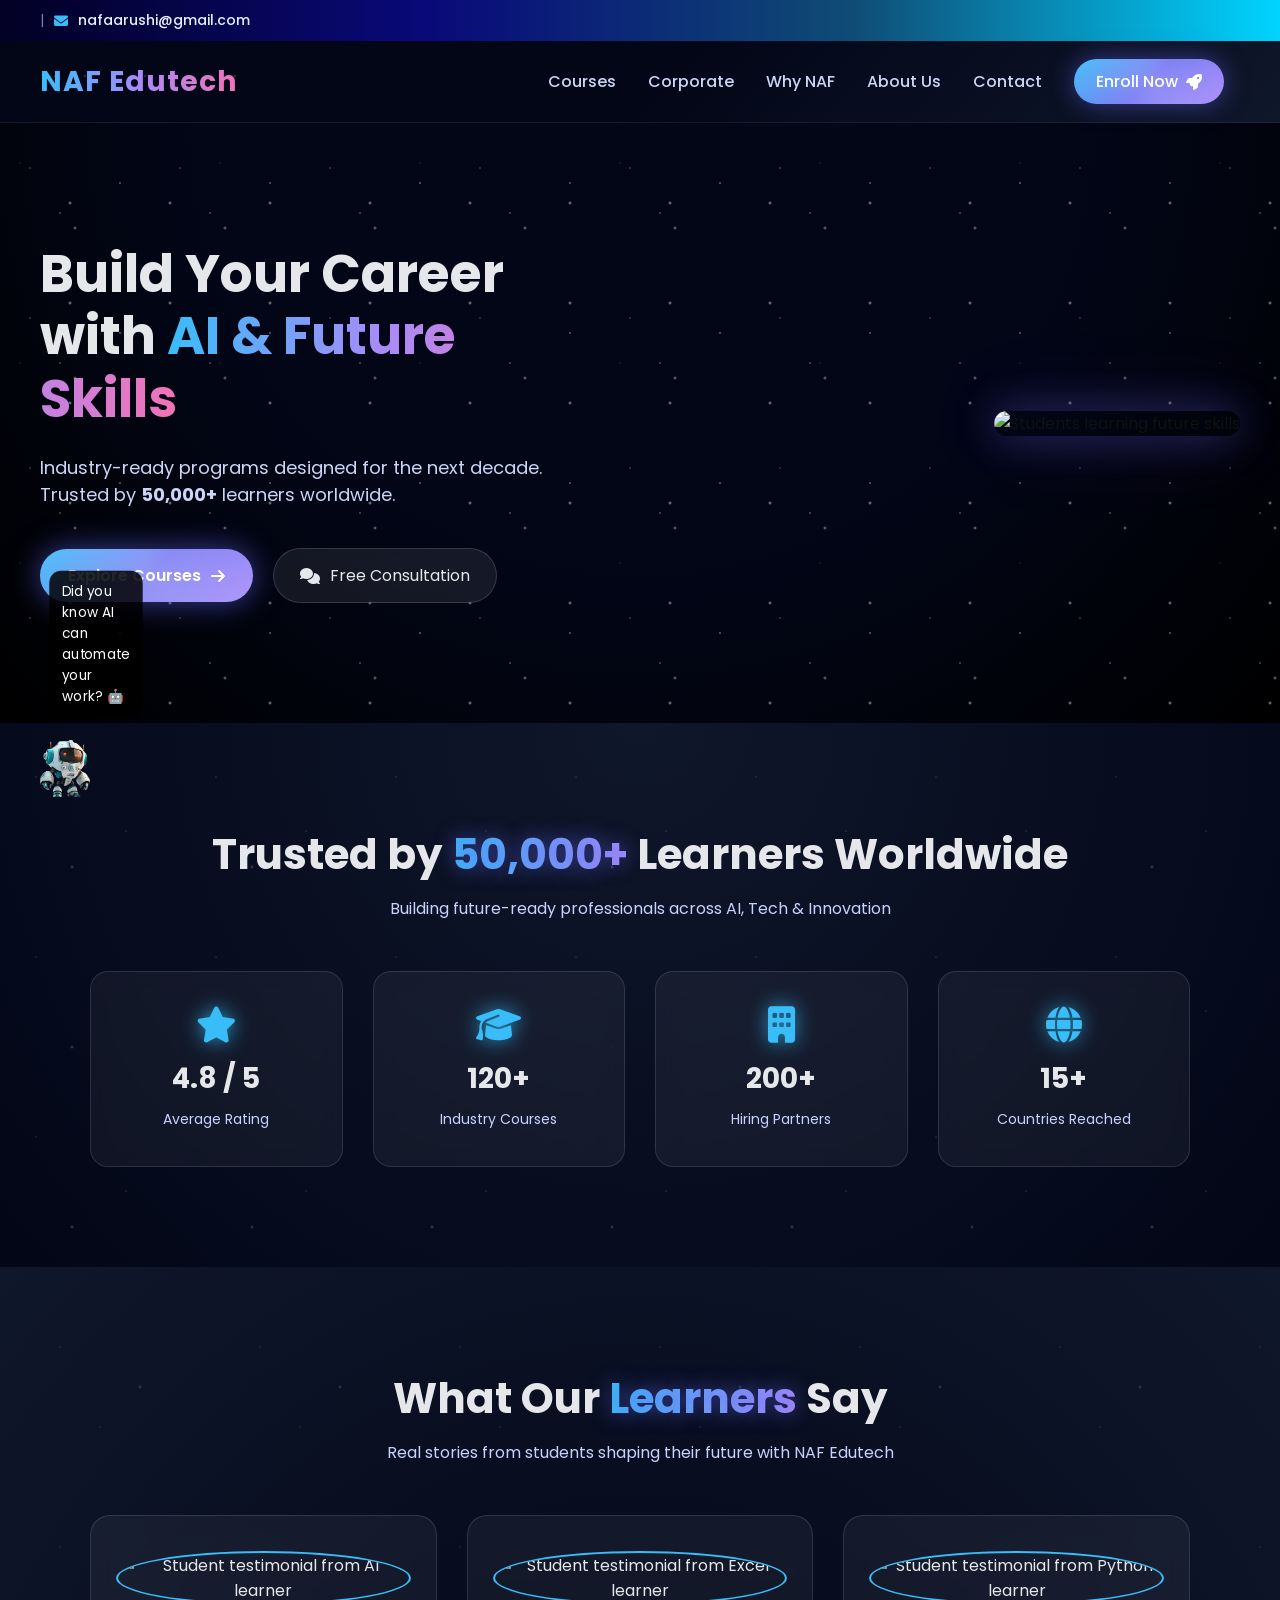
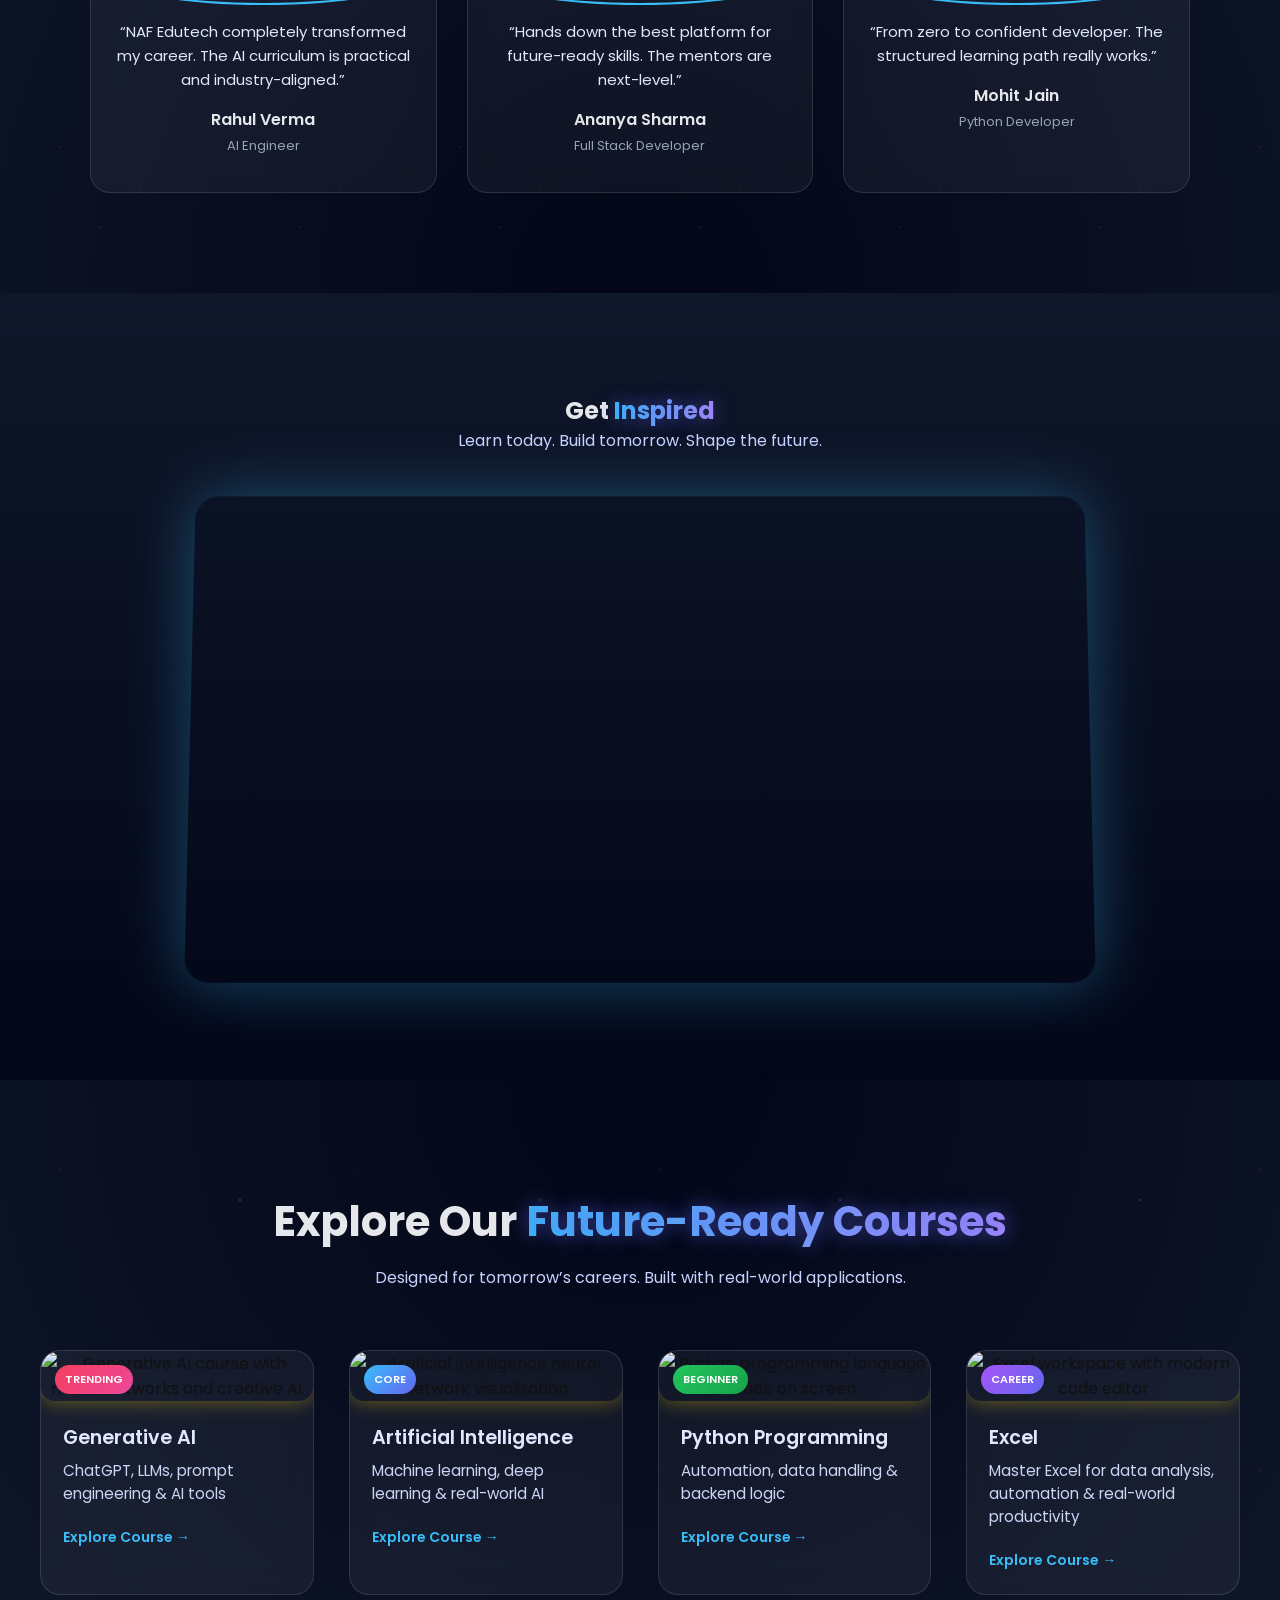
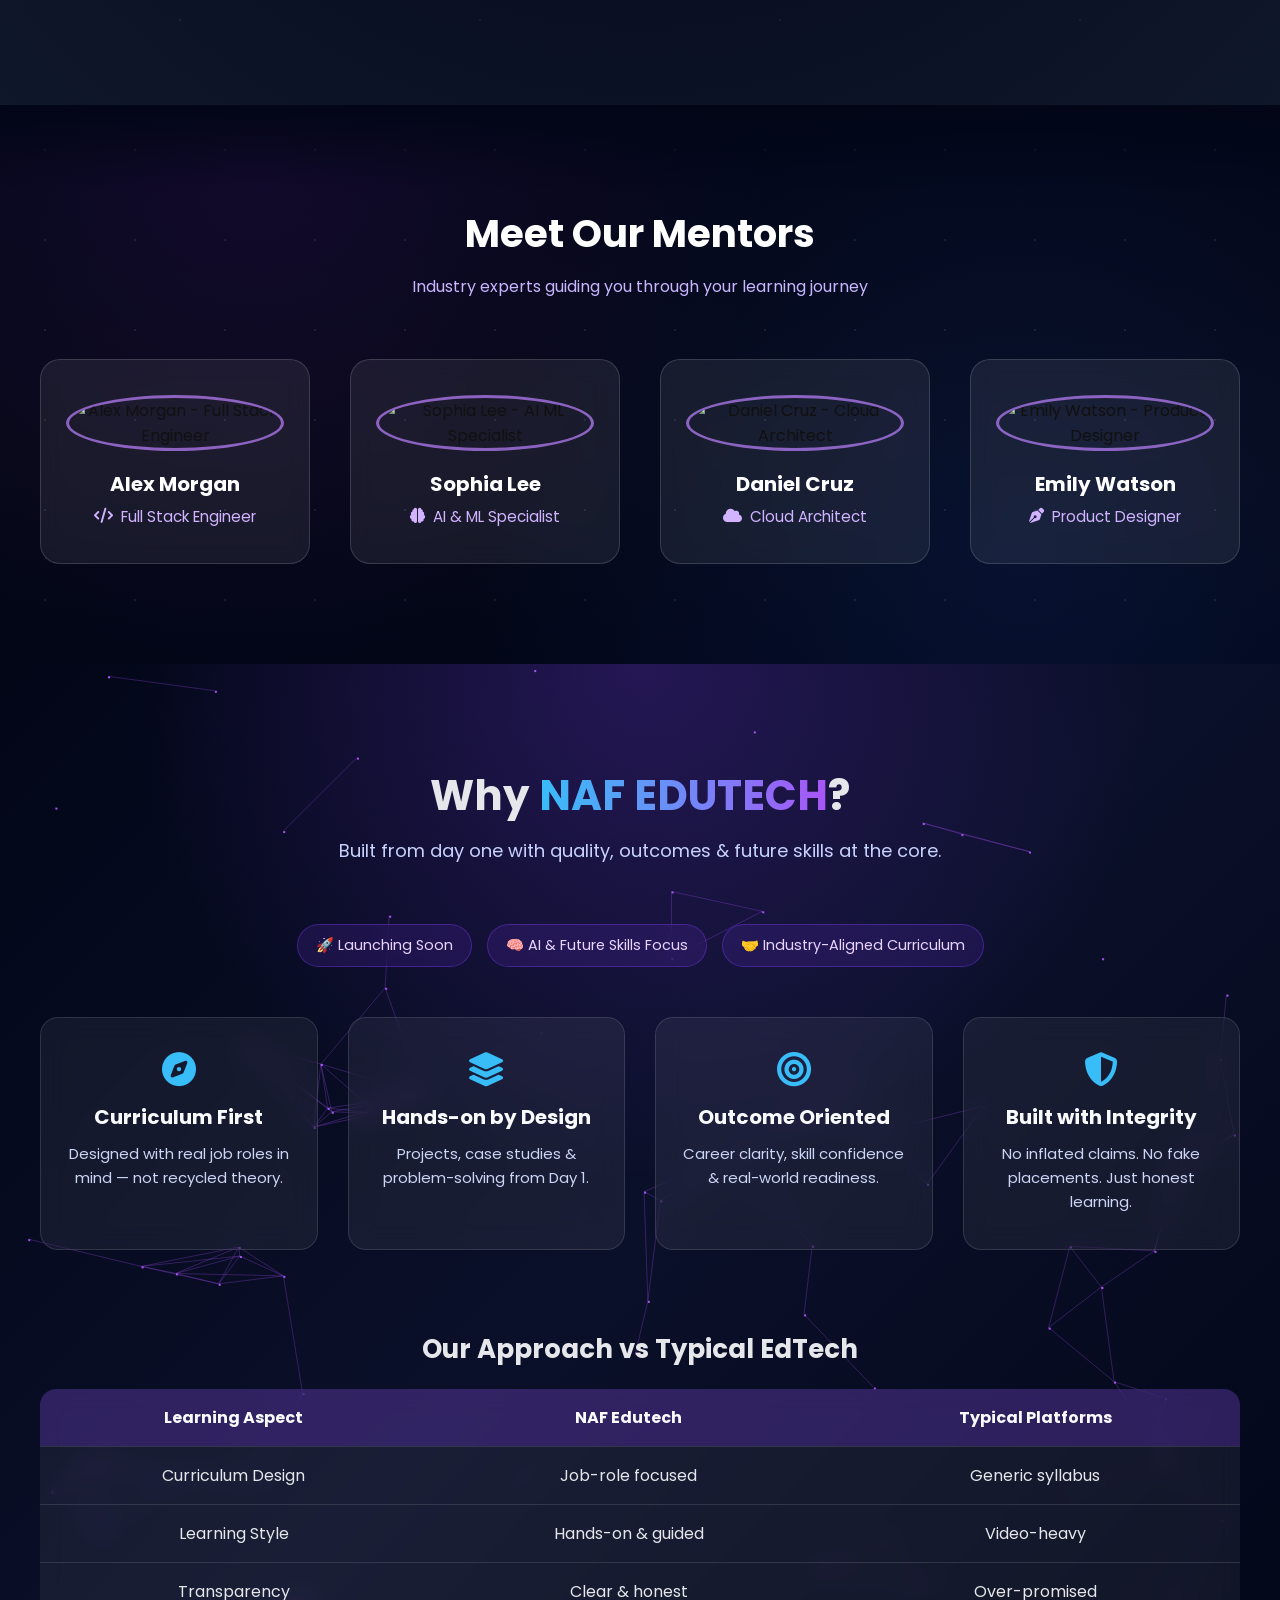
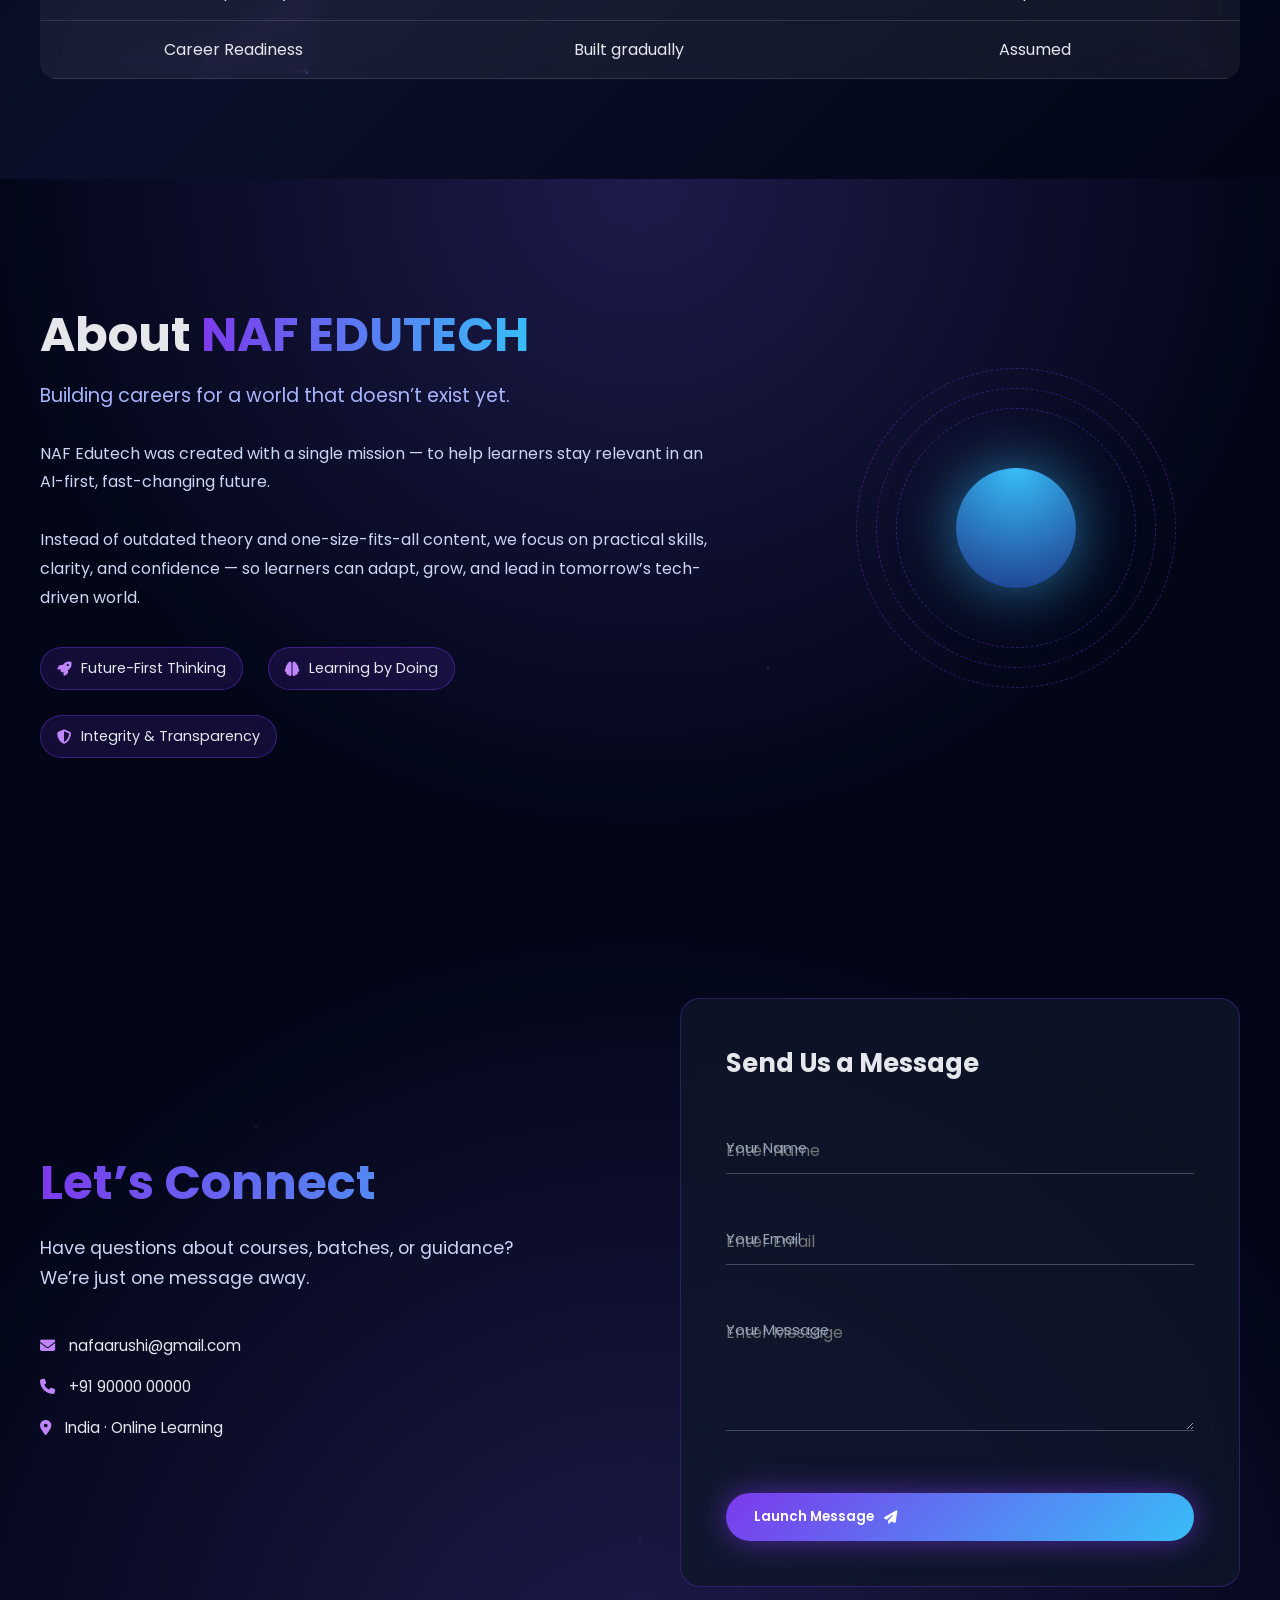
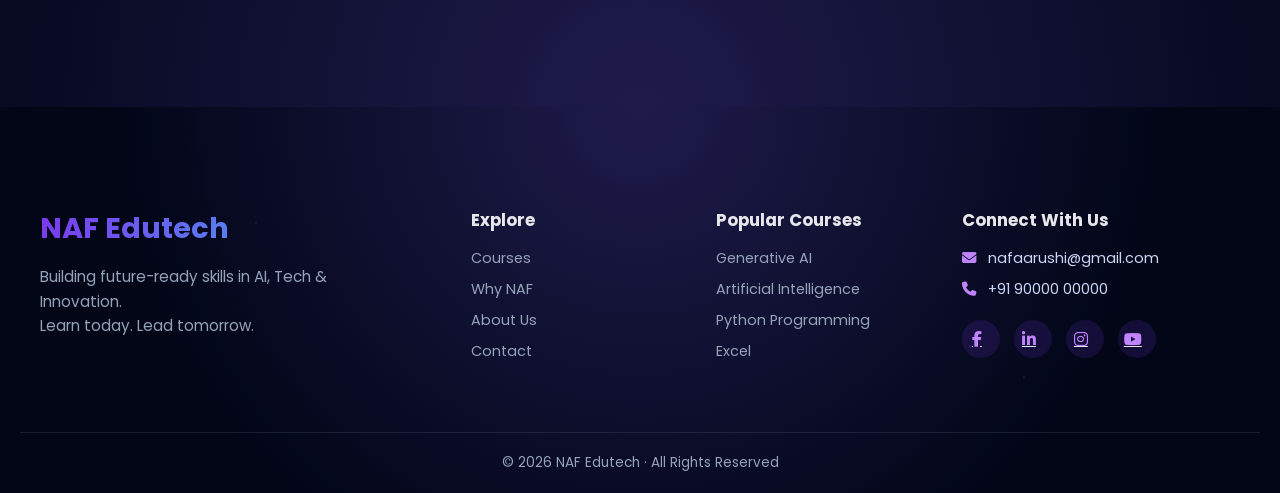
==== NAF_EDUTECH/index.html @ 0819f35f "Add files via upload" ====
<!doctype html>
<html lang="en">
  <head>
    <meta charset="UTF-8" />
    <title>NAF Institute</title>
    <meta name="viewport" content="width=device-width, initial-scale=1.0" />

    <!-- GOOGLE FONT -->
    <link rel="preconnect" href="https://fonts.googleapis.com" />
    <link rel="preconnect" href="https://fonts.gstatic.com" crossorigin />
    <link
      href="https://fonts.googleapis.com/css2?family=Poppins:wght@300;400;600;700&display=swap"
      rel="stylesheet"
    />

    <!-- FONT AWESOME -->
    <link
      rel="stylesheet"
      href="https://cdnjs.cloudflare.com/ajax/libs/font-awesome/6.5.1/css/all.min.css"
      crossorigin="anonymous"
    />

    <!-- CSS -->
    <link rel="stylesheet" href="css/style.css" />
  </head>
  <body>
    <!-- TOP BAR -->
    <!-- TOP ANNOUNCEMENT BAR -->
    <div class="top-bar">
      <div class="top-bar-left">
        <!-- <i class="fa-solid fa-phone"></i> -->
        <!-- <a href="tel:+919000000000">+91 90000 00000</a> -->

        <span class="divider">|</span>

        <i class="fa-solid fa-envelope"></i>
        <a href="mailto:nafaarushi@gmail.com">nafaarushi@gmail.com</a>
      </div>

      <div class="top-bar-marquee" aria-label="Important announcement">
        <span class="marquee-text">
          🚀 Welcome to <strong>NAF Edutech</strong>! New Batches starting from
          <strong>February</strong> — Register Now!!!
        </span>
      </div>
    </div>
    <!-- ------------------------------------------------------------ -->
    <!-- NAVBAR -->
    <header class="navbar">
      <!-- Brand -->
      <div class="brand">
        <span class="brand-text">NAF Edutech</span>
        <span class="stars"></span>
      </div>

      <!-- Navigation -->
      <nav class="nav-links">
        <a href="#courses">Courses</a>
        <a href="#corporate">Corporate</a>
        <a href="#why">Why NAF</a>
        <a href="#about">About Us</a>
        <a href="#contact">Contact</a>

        <!-- Primary CTA -->
        <a href="#enroll" class="btn-enroll">
          <span>Enroll Now</span>
          <i class="fa-solid fa-rocket"></i>
        </a>
      </nav>
    </header>
    <!-- ============================================================== -->
    <!-- POPUP Spiritual Card -->
    <!-- FEATURED COURSE POPUP -->

    <!-- ---------------------------------------------------------- -->
    <!-- HERO -->
    <section class="hero" class="page-section" class="page-section">
      <!-- Animated Star Background -->
      <div class="stars stars-1"></div>
      <div class="stars stars-2"></div>
      <div class="stars stars-3"></div>

      <div class="stars-bg"></div>

      <div class="hero-content">
        <!-- TEXT -->
        <div class="hero-text">
          <h1>
            Build Your Career with
            <span class="gradient-text">AI & Future Skills</span>
          </h1>

          <p>
            Industry-ready programs designed for the next decade. Trusted by
            <strong>50,000+</strong> learners worldwide.
          </p>

          <div class="hero-buttons">
            <a href="#courses" class="btn-primary">
              <span>Explore Courses</span>
              <i class="fa-solid fa-arrow-right"></i>
            </a>

            <a href="#contact" class="btn-secondary">
              <i class="fa-solid fa-comments"></i>
              Free Consultation
            </a>
          </div>
        </div>

        <!-- IMAGE -->
        <div class="hero-image">
          <img
            src="https://images.unsplash.com/photo-1531482615713-2afd69097998?q=80&w=900&auto=format&fit=crop"
            alt="Students learning future skills"
          />
        </div>
      </div>
    </section>

    <!-- ------------------------------------------------------------- -->

    <!-- TRUST -->
    <section
      class="trust trust-galaxy"
      aria-labelledby="trust-heading"
      class="page-section"
      class="page-section"
    >
      <h2 id="trust-heading">
        Trusted by <span class="glow-text">50,000+</span> Learners Worldwide
      </h2>

      <p class="trust-subtitle">
        Building future-ready professionals across AI, Tech & Innovation
      </p>

      <div class="trust-cards">
        <div class="trust-card">
          <i class="fa-solid fa-star"></i>
          <h3>4.8 / 5</h3>
          <span>Average Rating</span>
        </div>

        <div class="trust-card">
          <i class="fa-solid fa-graduation-cap"></i>
          <h3>120+</h3>
          <span>Industry Courses</span>
        </div>

        <div class="trust-card">
          <i class="fa-solid fa-building"></i>
          <h3>200+</h3>
          <span>Hiring Partners</span>
        </div>

        <div class="trust-card">
          <i class="fa-solid fa-globe"></i>
          <h3>15+</h3>
          <span>Countries Reached</span>
        </div>
      </div>
    </section>

    <!-- ===================================================================== -->
    <!-- TESTIMONIALS -->
    <section
      class="testimonials testimonials-galaxy"
      aria-labelledby="testimonial-heading"
      class="page-section"
    >
      <h2 id="testimonial-heading">
        What Our <span class="glow-text">Learners</span> Say
      </h2>

      <p class="testimonial-subtitle">
        Real stories from students shaping their future with NAF Edutech
      </p>

      <div class="testimonial-grid">
        <div class="testimonial-card">
          <img
            src="https://randomuser.me/api/portraits/men/32.jpg"
            alt="Student testimonial from AI learner"
          />
          <p>
            “NAF Edutech completely transformed my career. The AI curriculum is
            practical and industry-aligned.”
          </p>
          <h4>Rahul Verma</h4>
          <span>AI Engineer</span>
        </div>

        <div class="testimonial-card">
          <img
            src="https://randomuser.me/api/portraits/women/44.jpg"
            alt="Student testimonial from Excel learner"
          />
          <p>
            “Hands down the best platform for future-ready skills. The mentors
            are next-level.”
          </p>
          <h4>Ananya Sharma</h4>
          <span>Full Stack Developer</span>
        </div>

        <div class="testimonial-card">
          <img
            src="https://randomuser.me/api/portraits/men/76.jpg"
            alt="Student testimonial from Python learner"
          />
          <p>
            “From zero to confident developer. The structured learning path
            really works.”
          </p>
          <h4>Mohit Jain</h4>
          <span>Python Developer</span>
        </div>
      </div>
    </section>

    <!-- INSPIRATION VIDEO -->
    <section
      class="video-section video-galaxy"
      aria-labelledby="video-heading"
      class="page-section"
    >
      <h2 id="video-heading">Get <span class="glow-text">Inspired</span></h2>

      <p class="video-subtitle">
        Learn today. Build tomorrow. Shape the future.
      </p>

      <div class="video-wrapper">
        <iframe
          src="https://www.youtube.com/embed/iTdgDwkTy14"
          title="Inspiration to learn future skills"
          allowfullscreen
        ></iframe>
      </div>
    </section>

    <!-- ================================================================================= -->
    <!-- COURSES -->
    <section class="courses courses-galaxy" id="courses" class="page-section">
      <div class="container">
        <h2 class="section-title">
          Explore Our <span class="glow-text">Future-Ready Courses</span>
        </h2>

        <p class="section-subtitle">
          Designed for tomorrow’s careers. Built with real-world applications.
        </p>

        <div class="course-grid">
          <!-- Generative AI -->
          <a href="courses/course-genai.html" class="course-card galaxy-card">
            <div class="course-image">
              <img
                src="https://images.unsplash.com/photo-1677442136019-21780ecad995?auto=format&fit=crop&w=900&q=80"
                alt="Generative AI course with neural networks and creative AI"
              />
              <span class="course-tag">TRENDING</span>
            </div>
            <div class="course-content">
              <h3>Generative AI</h3>
              <p>ChatGPT, LLMs, prompt engineering & AI tools</p>
              <span class="course-cta">Explore Course →</span>
            </div>
          </a>

          <!-- Artificial Intelligence -->
          <a href="courses/course-ai.html" class="course-card galaxy-card">
            <div class="course-image">
              <img
                src="https://images.unsplash.com/photo-1555255707-c07966088b7b?auto=format&fit=crop&w=900&q=80"
                alt="Artificial Intelligence neural network visualization"
              />
              <span class="course-tag blue">CORE</span>
            </div>

            <div class="course-content">
              <h3>Artificial Intelligence</h3>
              <p>Machine learning, deep learning & real-world AI</p>
              <span class="course-cta">Explore Course →</span>
            </div>
          </a>

          <!-- Python -->
          <a href="courses/course-python.html" class="course-card galaxy-card">
            <div class="course-image">
              <img
                src="https://images.unsplash.com/photo-1526374965328-7f61d4dc18c5?auto=format&fit=crop&w=900&q=80"
                alt="Python programming language code on screen"
              />
              <span class="course-tag green">BEGINNER</span>
            </div>
            <div class="course-content">
              <h3>Python Programming</h3>
              <p>Automation, data handling & backend logic</p>
              <span class="course-cta">Explore Course →</span>
            </div>
          </a>

          <!-- Excel -->
          <a href="courses/course-excel.html" class="course-card galaxy-card">
            <div class="course-image">
              <img
                src="https://images.unsplash.com/photo-1498050108023-c5249f4df085?auto=format&fit=crop&w=900&q=80"
                alt="Excel workspace with modern code editor"
              />
              <span class="course-tag purple">CAREER</span>
            </div>
            <div class="course-content">
              <h3>Excel</h3>
              <p>
                Master Excel for data analysis, automation & real-world
                productivity
              </p>
              <span class="course-cta">Explore Course →</span>
            </div>
          </a>

          <!-- Spiritual Course -->
        </div>
      </div>
    </section>

    <!-- ================================================================================= -->

    <!-- STAFF SECTION -->
    <!-- STAFF / MENTORS -->
    <section class="staff-section" id="staff" class="page-section">
      <div class="container">
        <h2 class="section-title">Meet Our Mentors</h2>
        <p class="staff-subtitle">
          Industry experts guiding you through your learning journey
        </p>

        <div class="staff-grid">
          <div class="staff-card">
            <img
              src="https://images.unsplash.com/photo-1607746882042-944635dfe10e"
              alt="Alex Morgan - Full Stack Engineer"
            />
            <h3>Alex Morgan</h3>
            <span><i class="fa-solid fa-code"></i> Full Stack Engineer</span>
          </div>

          <div class="staff-card">
            <img
              src="https://images.unsplash.com/photo-1595152772835-219674b2a8a6"
              alt="Sophia Lee - AI ML Specialist"
            />
            <h3>Sophia Lee</h3>
            <span><i class="fa-solid fa-brain"></i> AI & ML Specialist</span>
          </div>

          <div class="staff-card">
            <img
              src="https://images.unsplash.com/photo-1666866854783-8943590e37c8?q=80&w=695&auto=format&fit=crop"
              alt="Daniel Cruz - Cloud Architect"
            />
            <h3>Daniel Cruz</h3>
            <span><i class="fa-solid fa-cloud"></i> Cloud Architect</span>
          </div>

          <div class="staff-card">
            <img
              src="https://images.unsplash.com/photo-1614289371518-722f2615943d"
              alt="Emily Watson - Product Designer"
            />
            <h3>Emily Watson</h3>
            <span><i class="fa-solid fa-pen-nib"></i> Product Designer</span>
          </div>
        </div>
      </div>

      <!-- decorative stars -->
      <div class="staff-stars"></div>
    </section>

    <!-- ================================================================================== -->
    <!-- WHY -->
    <section
      id="why"
      class="why"
      itemscope
      itemtype="https://schema.org/EducationalOrganization"
      class="page-section"
    >
      <meta itemprop="name" content="NAF Edutech" />
      <meta
        itemprop="description"
        content="Future-focused EdTech platform launching mentor-led, industry-aligned programs."
      />

      <canvas id="constellation"></canvas>

      <div class="why-container">
        <h2>Why <span>NAF EDUTECH</span>?</h2>
        <p class="why-subtitle">
          Built from day one with quality, outcomes & future skills at the core.
        </p>

        <!-- LAUNCH STATUS -->
        <div class="launch-badges">
          <span>🚀 Launching Soon</span>
          <span>🧠 AI & Future Skills Focus</span>
          <span>🤝 Industry-Aligned Curriculum</span>
        </div>

        <!-- VALUE CARDS -->
        <div class="why-grid">
          <div class="why-card">
            <i class="fa-solid fa-compass"></i>
            <h3>Curriculum First</h3>
            <p>Designed with real job roles in mind — not recycled theory.</p>
          </div>

          <div class="why-card">
            <i class="fa-solid fa-layer-group"></i>
            <h3>Hands-on by Design</h3>
            <p>Projects, case studies & problem-solving from Day 1.</p>
          </div>

          <div class="why-card">
            <i class="fa-solid fa-bullseye"></i>
            <h3>Outcome Oriented</h3>
            <p>Career clarity, skill confidence & real-world readiness.</p>
          </div>

          <div class="why-card">
            <i class="fa-solid fa-shield-halved"></i>
            <h3>Built with Integrity</h3>
            <p>No inflated claims. No fake placements. Just honest learning.</p>
          </div>
        </div>

        <!-- COMPARISON -->
        <div class="comparison">
          <h3>Our Approach vs Typical EdTech</h3>
          <table>
            <thead>
              <tr>
                <th>Learning Aspect</th>
                <th>NAF Edutech</th>
                <th>Typical Platforms</th>
              </tr>
            </thead>
            <tbody>
              <tr>
                <td>Curriculum Design</td>
                <td>Job-role focused</td>
                <td>Generic syllabus</td>
              </tr>
              <tr>
                <td>Learning Style</td>
                <td>Hands-on & guided</td>
                <td>Video-heavy</td>
              </tr>
              <tr>
                <td>Transparency</td>
                <td>Clear & honest</td>
                <td>Over-promised</td>
              </tr>
              <tr>
                <td>Career Readiness</td>
                <td>Built gradually</td>
                <td>Assumed</td>
              </tr>
            </tbody>
          </table>
        </div>
      </div>
    </section>

    <!-- ============================================================= -->
    <!-- ABOUT US SECTION -->
    <section
      id="about"
      class="about"
      itemscope
      itemtype="https://schema.org/Organization"
      class="page-section"
    >
      <meta itemprop="name" content="NAF Edutech" />
      <meta
        itemprop="description"
        content="NAF Edutech is a future-focused learning platform built to prepare learners for AI-driven careers."
      />

      <!-- Background stars -->
      <div class="about-stars"></div>

      <div class="about-container">
        <div class="about-text">
          <h2>About <span>NAF EDUTECH</span></h2>

          <p class="about-tagline">
            Building careers for a world that doesn’t exist yet.
          </p>

          <p class="about-description">
            NAF Edutech was created with a single mission — to help learners
            stay relevant in an AI-first, fast-changing future.
            <br /><br />
            Instead of outdated theory and one-size-fits-all content, we focus
            on practical skills, clarity, and confidence — so learners can
            adapt, grow, and lead in tomorrow’s tech-driven world.
          </p>

          <div class="about-values">
            <div class="value">
              <i class="fa-solid fa-rocket"></i>
              <span>Future-First Thinking</span>
            </div>
            <div class="value">
              <i class="fa-solid fa-brain"></i>
              <span>Learning by Doing</span>
            </div>
            <div class="value">
              <i class="fa-solid fa-shield-halved"></i>
              <span>Integrity & Transparency</span>
            </div>
          </div>
        </div>

        <div class="about-visual">
          <div class="planet"></div>
          <div class="orbit orbit-1"></div>
          <div class="orbit orbit-2"></div>
          <div class="orbit orbit-3"></div>
        </div>
      </div>
    </section>

    <!-- ======================================================= -->
    <!-- CONTACT US -->
    <section
      id="contact"
      class="contact"
      itemscope
      itemtype="https://schema.org/ContactPage"
      class="page-section"
    >
      <!-- Background stars -->
      <div class="contact-stars"></div>

      <div class="contact-container">
        <!-- Left content -->
        <div class="contact-info">
          <h2>Let’s Connect</h2>
          <p class="contact-subtitle">
            Have questions about courses, batches, or guidance?
            <br />
            We’re just one message away.
          </p>

          <div class="contact-points">
            <div class="point">
              <i class="fa-solid fa-envelope"></i>
              <span>nafaarushi@gmail.com</span>
            </div>
            <div class="point">
              <i class="fa-solid fa-phone"></i>
              <span>+91 90000 00000</span>
            </div>
            <div class="point">
              <i class="fa-solid fa-location-dot"></i>
              <span>India · Online Learning</span>
            </div>
          </div>
        </div>

        <!-- Form -->
        <form class="contact-form" id="contactForm" autocomplete="off">
          <h3>Send Us a Message</h3>

          <div class="input-group">
            <input type="text" name="name" placeholder="Enter Name" required />
            <label>Your Name</label>
          </div>

          <div class="input-group">
            <input
              type="email"
              name="email"
              placeholder="Enter Email"
              required
            />
            <label>Your Email</label>
          </div>

          <div class="input-group">
            <textarea
              name="message"
              rows="4"
              placeholder="Enter Message"
              required
            ></textarea>
            <label>Your Message</label>
          </div>

          <button type="submit" class="btn-galaxy">
            <span>Launch Message</span>
            <i class="fa-solid fa-paper-plane"></i>
          </button>
        </form>
      </div>
    </section>

    <!-- ======================================================== -->

    <!-- FOOTER -->
    <footer class="footer">
      <!-- Star background -->
      <div class="footer-stars"></div>

      <div class="footer-container">
        <!-- Brand -->
        <div class="footer-brand">
          <h3 class="footer-logo">NAF Edutech</h3>
          <p>
            Building future-ready skills in AI, Tech & Innovation.
            <br />
            Learn today. Lead tomorrow.
          </p>
        </div>

        <!-- Quick Links -->
        <div class="footer-links">
          <h4>Explore</h4>
          <a href="#courses">Courses</a>
          <a href="#why">Why NAF</a>
          <a href="#about">About Us</a>
          <a href="#contact">Contact</a>
        </div>

        <!-- Courses -->
        <div class="footer-links">
          <h4>Popular Courses</h4>
          <a href="#">Generative AI</a>
          <a href="#">Artificial Intelligence</a>
          <a href="#">Python Programming</a>
          <a href="#">Excel</a>
        </div>

        <!-- Contact & Social -->
        <div class="footer-contact">
          <h4>Connect With Us</h4>
          <p><i class="fa-solid fa-envelope"></i> nafaarushi@gmail.com</p>
          <p><i class="fa-solid fa-phone"></i> +91 90000 00000</p>

          <div class="footer-social">
            <a href="#"><i class="fab fa-facebook-f"></i></a>
            <a href="#"><i class="fab fa-linkedin-in"></i></a>
            <a href="#"><i class="fab fa-instagram"></i></a>
            <a href="#"><i class="fab fa-youtube"></i></a>
          </div>
        </div>
      </div>

      <!-- Bottom bar -->
      <div class="footer-bottom">
        <p>© 2026 NAF Edutech · All Rights Reserved</p>
      </div>
    </footer>

    <!-- ================================================================== -->

    <!-- CHATBOT -->
    <!-- CHATBOT -->
<div id="chatbot">
  <div id="bot-avatar">
    <img src="images/mascot_robot.png" alt="bot" />
  </div>

  <div id="chatbox">
    <p id="chat-text">Hey 👋</p>
  </div>
</div>

<!-- CHAT WINDOW -->
<div id="chat-window">
  <div class="chat-header">
    NAF AI Assistant 🤖
    <span id="close-chat">✖</span>
  </div>

  <div id="chat-messages"></div>

  <div class="chat-input-area">
    <input type="text" id="user-input" placeholder="Ask something..." />
    <button id="send-btn">Send</button>
  </div>
</div>

    <script src="js/main.js"></script>
  </body>
</html>
---- NAF_EDUTECH/css/style.css ----
/* GLOBAL FIX — PREVENT HORIZONTAL SCROLL */
*,
*::before,
*::after {
  box-sizing: border-box;
}

html,
body {
  width: 100%;
  overflow-x: hidden;
  margin: 0;
  padding: 0;
}
html {
  scroll-behavior: smooth;
}

* {
  margin: 0;
  padding: 0;
  box-sizing: border-box;
  font-family: 'Poppins', sans-serif;
}

body {
  background: #f9fafb;
  color: #111;
}

/* =========================
   TOP BAR – SPACE THEME
========================= */

.top-bar {
  background: linear-gradient(
    90deg,
    #020024,
    #090979,
    #0f4c75,
    #00d4ff
  );
  color: #ffffff;
  display: flex;
  align-items: center;
  justify-content: space-between;
  padding: 10px 40px;
  font-size: 14px;
  overflow: hidden;
  position: relative;
}

/* Left Info */
.top-bar-left {
  display: flex;
  align-items: center;
  gap: 10px;
  white-space: nowrap;
  z-index: 2;
}

.top-bar-left a {
  color: #e0f2fe;
  text-decoration: none;
  font-weight: 500;
}

.top-bar-left a:hover {
  text-decoration: underline;
}

.top-bar-left i {
  color: #38bdf8;
}

.divider {
  opacity: 0.5;
}

/* Marquee Container */
.top-bar-marquee {
  position: absolute;
  left: 0;
  right: 0;
  overflow: hidden;
  pointer-events: none;
}

/* Marquee Text */
/* Marquee Container */
.top-bar-marquee {
  position: absolute;
  left: 250px; /* 👈 stops before phone + email */
  right: 40px;
  overflow: hidden;
  white-space: nowrap;
  pointer-events: none;
}

/* Marquee Text */
.marquee-text {
  display: inline-block;
  font-weight: 600;
  color: #e0f2fe;
  padding-left: 100%;
  animation: singleMarquee 12s linear infinite;
}

/* Highlight important words */
.marquee-text strong {
  color: #facc15;
}

/* One-time smooth announcement */
@keyframes singleMarquee {
  0% {
    transform: translateX(0%);
    opacity: 1;
  }

  90% {
    opacity: 1;
  }

  100% {
    transform: translateX(-120%);
    opacity: 0;
  }
}


/* Responsive */
@media (max-width: 768px) {
  .top-bar {
    padding: 8px 20px;
    font-size: 13px;
  }

  .top-bar-left {
    display: none; /* Keep mobile clean */
  }
}

/* ------------------------------------------------------------ */
/* NAVBAR */
/* NAVBAR BASE */
.navbar {
  position: sticky;
  top: 0;
  z-index: 1000;
  padding: 18px 40px;
  display: flex;
  justify-content: space-between;
  align-items: center;
  background: linear-gradient(135deg, #020617, #020617, #0f172a);
  backdrop-filter: blur(10px);
  border-bottom: 1px solid rgba(255, 255, 255, 0.08);
}

/* BRAND */
.brand {
  position: relative;
  font-size: 28px;
  font-weight: 700;
  letter-spacing: 1px;
  color: #e0f2fe;
  overflow: hidden;
}

.brand-text {
  position: relative;
  z-index: 2;
  background: linear-gradient(90deg, #38bdf8, #a78bfa, #f472b6);
  -webkit-background-clip: text;
  -webkit-text-fill-color: transparent;
  animation: galaxyGlow 6s infinite linear;
}

/* Moving stars inside text */
.stars {
  position: absolute;
  inset: 0;
  background-image: radial-gradient(white 1px, transparent 1px);
  background-size: 30px 30px;
  opacity: 0.15;
  animation: starMove 20s linear infinite;
}

/* NAV LINKS */
.nav-links {
  display: flex;
  align-items: center;
}

.nav-links a {
  margin: 0 16px;
  text-decoration: none;
  color: #cbd5f5;
  font-weight: 500;
  position: relative;
  transition: color 0.3s ease;
}

.nav-links a::after {
  content: "";
  position: absolute;
  bottom: -6px;
  left: 0;
  width: 0%;
  height: 2px;
  background: linear-gradient(90deg, #38bdf8, #a78bfa);
  transition: width 0.3s ease;
}

.nav-links a:hover {
  color: #ffffff;
}

.nav-links a:hover::after {
  width: 100%;
}
/* ======================================================================= */
/* POPUP OVERLAY */
.galaxy-popup-overlay {
  position: fixed;
  inset: 0;
  background: rgba(2, 6, 23, 0.75);
  backdrop-filter: blur(6px);
  display: none;
  align-items: center;
  justify-content: center;
  z-index: 9999;
}

/* POPUP CARD */
.galaxy-popup-card {
  display: grid;
  grid-template-columns: 1.2fr 1fr;
  max-width: 900px;
  background: radial-gradient(circle at top, #020617, #0f172a);
  border-radius: 22px;
  overflow: hidden;
  border: 1px solid rgba(99, 102, 241, 0.3);
  box-shadow: 0 0 60px rgba(99, 102, 241, 0.4);
}

/* LEFT CONTENT */
.popup-content {
  padding: 40px;
  color: #e5e7eb;
}

.popup-title {
  font-size: 2rem;
  margin-bottom: 16px;
  color: #c7d2fe;
}

.popup-text {
  font-size: 0.95rem;
  line-height: 1.6;
  color: #e0e7ff;
  margin-bottom: 22px;
}

/* BUTTON */
.translate-btn {
  background: linear-gradient(135deg, #6366f1, #38bdf8);
  border: none;
  padding: 12px 22px;
  border-radius: 999px;
  color: #020617;
  font-weight: 600;
  cursor: pointer;
}

/* RIGHT IMAGE */
.popup-image img {
  width: 100%;
  height: 100%;
  object-fit: cover;
}

/* MOBILE */
@media (max-width: 768px) {
  .galaxy-popup-card {
    grid-template-columns: 1fr;
  }
}

/* ===================================================================== */
/* ENROLL BUTTON (HERO CTA) */
.btn-enroll {
  margin-left: 24px;
  padding: 10px 22px;
  border-radius: 999px;
  background: linear-gradient(135deg, #38bdf8, #6366f1, #a78bfa);
  color: white !important;
  font-weight: 600;
  display: flex;
  align-items: center;
  gap: 8px;
  position: relative;
  overflow: hidden;
  box-shadow: 0 0 25px rgba(99, 102, 241, 0.5);
  transition: transform 0.25s ease, box-shadow 0.25s ease;
}

/* Moving star glow around button */
.btn-enroll::before {
  content: "";
  position: absolute;
  inset: -50%;
  background: radial-gradient(circle, rgba(255,255,255,0.25), transparent 70%);
  animation: orbitStars 6s linear infinite;
}

/* Hover / Click effects */
.btn-enroll:hover {
  transform: translateY(-2px) scale(1.05);
  box-shadow: 0 0 40px rgba(139, 92, 246, 0.8);
}

.btn-enroll:active {
  transform: scale(0.95);
}

/* ICON ANIMATION */
.btn-enroll i {
  animation: rocketFloat 2s ease-in-out infinite;
}

/* ANIMATIONS */
@keyframes galaxyGlow {
  0% { background-position: 0% }
  100% { background-position: 200% }
}

@keyframes starMove {
  from { background-position: 0 0 }
  to { background-position: 300px 300px }
}

@keyframes orbitStars {
  from { transform: rotate(0deg) }
  to { transform: rotate(360deg) }
}

@keyframes rocketFloat {
  0%, 100% { transform: translateY(0) }
  50% { transform: translateY(-3px) }
}

/* --------------------------------------------------------- */
/* HERO BASE */
.hero {
  position: relative;
  padding: 120px 40px;
  background: radial-gradient(circle at top, #020617, #020617, #000);
  overflow: hidden;
}

/* STARFIELD BACKGROUND */
.stars-bg {
  position: absolute;
  inset: 0;
  background-image:
    radial-gradient(1px 1px at 20% 30%, white, transparent),
    radial-gradient(1.5px 1.5px at 80% 40%, white, transparent),
    radial-gradient(2px 2px at 50% 70%, white, transparent);
  background-size: 150px 150px;
  animation: starsMoveFast 25s linear infinite;
  opacity: 0.5;
  background-repeat: repeat;
  pointer-events: none;
}


/* HERO CONTENT */
.hero-content {
  position: relative;
  max-width: 1200px;
  margin: auto;
  display: flex;
  align-items: center;
  justify-content: space-between;
  gap: 80px;
  z-index: 2;
}

/* TEXT */
.hero-text {
  max-width: 560px;
  color: #e5e7eb;
}

.hero-text h1 {
  font-size: 52px;
  line-height: 1.2;
  margin-bottom: 24px;
}

.gradient-text {
  background: linear-gradient(90deg, #38bdf8, #a78bfa, #f472b6);
  -webkit-background-clip: text;
  -webkit-text-fill-color: transparent;
}

.hero-text p {
  font-size: 18px;
  color: #cbd5f5;
  margin-bottom: 40px;
}

/* BUTTON GROUP */
.hero-buttons {
  display: flex;
  align-items: center;
  gap: 20px;
}

/* PRIMARY CTA */
.btn-primary {
  position: relative;
  padding: 14px 28px;
  border-radius: 999px;
  background: linear-gradient(135deg, #38bdf8, #6366f1, #a78bfa);
  color: white;
  font-weight: 600;
  display: inline-flex;
  align-items: center;
  gap: 10px;
  text-decoration: none;
  overflow: hidden;
  box-shadow: 0 0 30px rgba(99, 102, 241, 0.6);
  transition: transform 0.3s ease, box-shadow 0.3s ease;
}

/* Moving glow inside button */
.btn-primary::before {
  content: "";
  position: absolute;
  inset: -60%;
  background: radial-gradient(circle, rgba(255,255,255,0.3), transparent 70%);
  animation: orbitGlow 6s linear infinite;
}

.btn-primary:hover {
  transform: translateY(-3px) scale(1.05);
  box-shadow: 0 0 45px rgba(139, 92, 246, 0.9);
}

/* SECONDARY CTA */
.btn-secondary {
  padding: 14px 26px;
  border-radius: 999px;
  background: rgba(255, 255, 255, 0.08);
  border: 1px solid rgba(255,255,255,0.15);
  color: #e5e7eb;
  text-decoration: none;
  display: inline-flex;
  align-items: center;
  gap: 10px;
  backdrop-filter: blur(6px);
  transition: background 0.3s ease, transform 0.3s ease;
}

.btn-secondary:hover {
  background: rgba(255,255,255,0.15);
  transform: translateY(-2px);
}

/* IMAGE */
.hero-image img {
  width: 460px;
  border-radius: 24px;
  box-shadow:
    0 0 40px rgba(99, 102, 241, 0.4),
    0 0 80px rgba(168, 85, 247, 0.2);
  animation: floatImage 6s ease-in-out infinite;
}

/* ANIMATIONS */
@keyframes starsMoveFast {
  from {
    background-position: 0 0;
  }
  to {
    background-position: -800px 800px;
  }
}

@keyframes orbitGlow {
  from { transform: rotate(0deg); }
  to { transform: rotate(360deg); }
}

@keyframes floatImage {
  0%, 100% { transform: translateY(0); }
  50% { transform: translateY(-12px); }
}

.stars-1 {
  background-image: radial-gradient(1px 1px at 10% 20%, white, transparent);
  background-size: 200px 200px;
  animation: starsSlow 120s linear infinite;
  opacity: 0.2;
}

.stars-2 {
  background-image: radial-gradient(1.5px 1.5px at 40% 60%, white, transparent);
  background-size: 150px 150px;
  animation: starsMedium 60s linear infinite;
  opacity: 0.4;
}

.stars-3 {
  background-image: radial-gradient(2px 2px at 70% 80%, white, transparent);
  background-size: 100px 100px;
  animation: starsFast 30s linear infinite;
  opacity: 0.6;
}

@keyframes starsSlow {
  to { background-position: -1000px 1000px; }
}
@keyframes starsMedium {
  to { background-position: -800px 800px; }
}
@keyframes starsFast {
  to { background-position: -600px 600px; }
}

/* ---------------------------------------------------------------------- */

/* TRUST */
/* TRUST SECTION - GALAXY THEME */
.trust-galaxy {
  position: relative;
  padding: 100px 40px;
  background: radial-gradient(circle at top, #0f172a, #020617);
  color: #e5e7eb;
  text-align: center;
  overflow: hidden;
}

/* Soft stars in background */
.trust-galaxy::before {
  content: "";
  position: absolute;
  inset: 0;
  background-image: radial-gradient(1px 1px at 20% 30%, white, transparent),
    radial-gradient(1px 1px at 70% 60%, white, transparent),
    radial-gradient(2px 2px at 40% 80%, white, transparent);
  background-size: 180px 180px;
  opacity: 0.25;
  animation: trustStars 60s linear infinite;
}

@keyframes trustStars {
  to {
    background-position: -1000px 1000px;
  }
}

/* Heading */
.trust-galaxy h2 {
  font-size: 42px;
  font-weight: 700;
  margin-bottom: 10px;
  position: relative;
  z-index: 1;
}

.glow-text {
  background: linear-gradient(90deg, #38bdf8, #a78bfa);
  -webkit-background-clip: text;
  color: transparent;
  text-shadow: 0 0 20px rgba(99, 102, 241, 0.6);
}

.trust-subtitle {
  font-size: 16px;
  color: #c7d2fe;
  margin-bottom: 50px;
  position: relative;
  z-index: 1;
}

/* Cards */
.trust-cards {
  display: grid;
  grid-template-columns: repeat(auto-fit, minmax(220px, 1fr));
  gap: 30px;
  max-width: 1100px;
  margin: auto;
  position: relative;
  z-index: 1;
}

.trust-card {
  background: rgba(255, 255, 255, 0.05);
  backdrop-filter: blur(10px);
  border-radius: 18px;
  padding: 35px 25px;
  border: 1px solid rgba(255, 255, 255, 0.12);
  transition: transform 0.4s ease, box-shadow 0.4s ease;
  animation: floatCard 6s ease-in-out infinite;
}

.trust-card:nth-child(2) {
  animation-delay: 1s;
}
.trust-card:nth-child(3) {
  animation-delay: 2s;
}
.trust-card:nth-child(4) {
  animation-delay: 3s;
}

@keyframes floatCard {
  0%,
  100% {
    transform: translateY(0);
  }
  50% {
    transform: translateY(-10px);
  }
}

/* Hover glow */
.trust-card:hover {
  transform: translateY(-15px) scale(1.03);
  box-shadow: 0 0 40px rgba(99, 102, 241, 0.6);
}

/* Icons */
.trust-card i {
  font-size: 36px;
  margin-bottom: 15px;
  color: #38bdf8;
  text-shadow: 0 0 20px rgba(56, 189, 248, 0.8);
}

.trust-card h3 {
  font-size: 28px;
  font-weight: 700;
  margin-bottom: 6px;
}

.trust-card span {
  font-size: 14px;
  color: #c7d2fe;
}
/* ============================================================================ */
/* TESTIMONIALS - GALAXY */
.testimonials-galaxy {
  position: relative;
  padding: 100px 40px;
  background: radial-gradient(circle at bottom, #020617, #0f172a);
  color: #e5e7eb;
  text-align: center;
  overflow: hidden;
}

/* Background stars */
.testimonials-galaxy::before {
  content: "";
  position: absolute;
  inset: 0;
  background-image: radial-gradient(1px 1px at 30% 40%, white, transparent),
    radial-gradient(2px 2px at 70% 60%, white, transparent),
    radial-gradient(1px 1px at 50% 80%, white, transparent);
  background-size: 200px 200px;
  opacity: 0.2;
  animation: testimonialStars 70s linear infinite;
}

@keyframes testimonialStars {
  to {
    background-position: 1200px -1200px;
  }
}

.testimonials-galaxy h2 {
  font-size: 42px;
  margin-bottom: 10px;
  position: relative;
  z-index: 1;
}

.testimonial-subtitle {
  font-size: 16px;
  color: #c7d2fe;
  margin-bottom: 50px;
  position: relative;
  z-index: 1;
}

/* Testimonial cards */
.testimonial-grid {
  display: grid;
  grid-template-columns: repeat(auto-fit, minmax(280px, 1fr));
  gap: 30px;
  max-width: 1100px;
  margin: auto;
  position: relative;
  z-index: 1;
}

.testimonial-card {
  background: rgba(255, 255, 255, 0.05);
  border-radius: 20px;
  padding: 35px 25px;
  backdrop-filter: blur(10px);
  border: 1px solid rgba(255, 255, 255, 0.12);
  transition: transform 0.4s ease, box-shadow 0.4s ease;
}

.testimonial-card:hover {
  transform: translateY(-12px);
  box-shadow: 0 0 35px rgba(99, 102, 241, 0.6);
}

.testimonial-card img {
  width: 70px;
  border-radius: 50%;
  margin-bottom: 15px;
  border: 2px solid #38bdf8;
}

.testimonial-card p {
  font-size: 15px;
  line-height: 1.6;
  margin-bottom: 15px;
  color: #e0e7ff;
}

.testimonial-card h4 {
  font-size: 16px;
  font-weight: 600;
}

.testimonial-card span {
  font-size: 13px;
  color: #94a3b8;
}

/* =========================================================== */

/* VIDEO SECTION - GALAXY */
.video-galaxy {
  padding: 100px 40px;
  background: linear-gradient(180deg, #0f172a, #020617);
  color: #e5e7eb;
  text-align: center;
}

.video-subtitle {
  color: #c7d2fe;
  margin-bottom: 40px;
}

.video-wrapper {
  max-width: 900px;
  margin: auto;
  border-radius: 24px;
  overflow: hidden;
  box-shadow: 0 0 60px rgba(56, 189, 248, 0.35);
  transform: perspective(1000px) rotateX(3deg);
  transition: transform 0.4s ease;
}

.video-wrapper:hover {
  transform: perspective(1000px) rotateX(0deg) scale(1.02);
}

.video-wrapper iframe {
  width: 100%;
  height: 480px;
  border: none;
}

/* ==================================================== */

/* COURSES */
/* COURSES - GALAXY THEME */
.courses-galaxy {
  padding: 110px 20px;
  background: radial-gradient(circle at top, #020617, #0f172a);
  position: relative;
  overflow: hidden;
}

/* subtle stars */
.courses-galaxy::before {
  content: "";
  position: absolute;
  inset: 0;
  background-image:
    radial-gradient(1px 1px at 20% 30%, white, transparent),
    radial-gradient(2px 2px at 80% 40%, white, transparent),
    radial-gradient(1px 1px at 60% 80%, white, transparent);
  background-size: 300px 300px;
  opacity: 0.18;
  animation: courseStars 80s linear infinite;
}

@keyframes courseStars {
  to {
    background-position: 1500px -1500px;
  }
}

.courses .container {
  max-width: 1200px;
  margin: auto;
  text-align: center;
  position: relative;
  z-index: 1;
}

.section-title {
  font-size: 2.6rem;
  font-weight: 700;
  color: #e5e7eb;
  margin-bottom: 12px;
}

.section-subtitle {
  color: #c7d2fe;
  margin-bottom: 60px;
  font-size: 1rem;
}

/* GRID */
.course-grid {
  display: grid;
  grid-template-columns: repeat(auto-fit, minmax(260px, 1fr));
  gap: 35px;
}

/* CARD */
.galaxy-card {
  background: rgba(255, 255, 255, 0.05);
  border-radius: 20px;
  overflow: hidden;
  text-decoration: none;
  color: inherit;
  border: 1px solid rgba(255, 255, 255, 0.12);
  backdrop-filter: blur(12px);
  transition: transform 0.4s ease, box-shadow 0.4s ease;
}

.galaxy-card:hover {
  transform: translateY(-14px) scale(1.02);
  box-shadow: 0 0 45px rgba(99, 102, 241, 0.5);
}

/* IMAGE */
.course-image {
  position: relative;
}

.course-image img {
  width: 100%;
  height: 200px;
  object-fit: cover;
}

/* TAG */
.course-tag {
  position: absolute;
  top: 14px;
  left: 14px;
  background: linear-gradient(135deg, #f43f5e, #ec4899);
  color: white;
  font-size: 11px;
  font-weight: 600;
  padding: 6px 10px;
  border-radius: 999px;
}

.course-tag.blue {
  background: linear-gradient(135deg, #38bdf8, #6366f1);
}

.course-tag.green {
  background: linear-gradient(135deg, #22c55e, #16a34a);
}

.course-tag.purple {
  background: linear-gradient(135deg, #a855f7, #6366f1);
}

/* CONTENT */
.course-content {
  padding: 22px;
  text-align: left;
}

.course-content h3 {
  font-size: 1.2rem;
  font-weight: 600;
  color: #e0e7ff;
  margin-bottom: 8px;
}

.course-content p {
  font-size: 0.95rem;
  color: #cbd5f5;
  line-height: 1.5;
  margin-bottom: 18px;
}

.course-cta {
  font-size: 14px;
  font-weight: 600;
  color: #38bdf8;
}

.course-card:hover .course-cta {
  text-decoration: underline;
}

/* Spiritual Course Card */
.spiritual-card {
  display: flex;
  gap: 20px;
  padding: 24px;
  border-radius: 18px;
  background: linear-gradient(135deg, rgba(20,20,40,0.9), rgba(40,20,60,0.9));
  border: 1px solid rgba(255,255,255,0.15);
  backdrop-filter: blur(10px);
  color: #fff;
  box-shadow: 0 0 25px rgba(138,43,226,0.3);
}

.course-text {
  flex: 1;
}

.course-text h3 {
  font-size: 1.6rem;
  margin-bottom: 10px;
  color: #ffd700;
}

.course-text ul {
  padding-left: 18px;
  margin: 12px 0;
}

.course-text li {
  margin-bottom: 6px;
}

.course-image img {
  width: 180px;
  border-radius: 14px;
  box-shadow: 0 0 20px rgba(255,215,0,0.4);
}

.explore-btn {
  margin-top: 12px;
  padding: 10px 18px;
  border-radius: 25px;
  border: none;
  background: linear-gradient(90deg, #ffcc70, #ff8177);
  cursor: pointer;
  font-weight: 600;
}
/* ======================================================= */

/* STAFF SECTION */
/* STAFF SECTION */
.staff-section {
  position: relative;
  padding: 100px 20px;
  background:
  radial-gradient(
    circle at 20% 10%,
    rgba(88, 28, 135, 0.18),
    transparent 45%
  ),
  radial-gradient(
    circle at 80% 80%,
    rgba(37, 99, 235, 0.12),
    transparent 50%
  ),
  linear-gradient(
    180deg,
    #020617 0%,
    #050816 60%,
    #020617 100%
  );
  overflow: hidden;
}

/* Continuity Overlay */
.staff-section::before {
  content: "";
  position: absolute;
  top: 0;
  left: 0;
  width: 100%;
  height: 80px;
  background: linear-gradient(
    to bottom,
    rgba(2, 6, 23, 1),
    rgba(2, 6, 23, 0)
  );
  pointer-events: none;
  z-index: 1;
}

/* Consistent container */
.staff-section .container {
  max-width: 1200px;
  margin: auto;
  text-align: center;
}

/* Title consistency */
.staff-section .section-title {
  font-size: 2.4rem;
  font-weight: 700;
  color: #ffffff;
  margin-bottom: 12px;
}

.staff-subtitle {
  color: #c9b6ff;
  font-size: 1rem;
  margin-bottom: 60px;
}

/* GRID */
.staff-grid {
  display: grid;
  grid-template-columns: repeat(auto-fit, minmax(240px, 1fr));
  gap: 40px;
}

/* CARD */
.staff-card {
  background: rgba(255, 255, 255, 0.07);
  backdrop-filter: blur(12px);
  border-radius: 20px;
  padding: 35px 25px;
  border: 1px solid rgba(255, 255, 255, 0.15);
  transition: transform 0.4s ease, box-shadow 0.4s ease;
  position: relative;
}

.staff-card::before {
  content: "";
  position: absolute;
  inset: 0;
  border-radius: 20px;
  background: linear-gradient(
    120deg,
    transparent,
    rgba(180, 120, 255, 0.35),
    transparent
  );
  opacity: 0;
  transition: opacity 0.4s ease;
}

.staff-card:hover::before {
  opacity: 1;
}

.staff-card:hover {
  transform: translateY(-12px) scale(1.04);
  box-shadow: 0 0 40px rgba(160, 80, 255, 0.45);
}

/* IMAGE */
.staff-card img {
  width: 120px;
  height: 120px;
  object-fit: cover;
  border-radius: 50%;
  margin-bottom: 18px;
  border: 3px solid rgba(190, 130, 255, 0.7);
}

/* TEXT */
.staff-card h3 {
  font-size: 1.25rem;
  color: #ffffff;
  margin-bottom: 6px;
}

.staff-card span {
  font-size: 0.95rem;
  color: #d1b3ff;
  display: flex;
  align-items: center;
  justify-content: center;
  gap: 8px;
}

/* STAR PARTICLES */
.staff-stars {
  position: absolute;
  inset: 0;
  background-image: radial-gradient(white 1px, transparent 1px);
  background-size: 90px 90px;
  opacity: 0.08;
  animation: staffStars 60s linear infinite;
  pointer-events: none;
}

@keyframes staffStars {
  from {
    background-position: 0 0;
  }
  to {
    background-position: -1000px 600px;
  }
}
/* ============================================================= */

/* WHY US SECTION */
.why {
  position: relative;
  padding: 100px 40px;
  background: radial-gradient(
      circle at top,
      rgba(124, 58, 237, 0.25),
      transparent 40%
    ),
    linear-gradient(135deg, #020617, #0b102a, #020617);
  color: #e5e7eb;
  overflow: hidden;
}

.why-container {
  max-width: 1200px;
  margin: auto;
  text-align: center;
}

.why h2 {
  font-size: 42px;
  margin-bottom: 10px;
  font-weight: 700;
}

.why h2 span {
  background: linear-gradient(90deg, #38bdf8, #a855f7);
  -webkit-background-clip: text;
  -webkit-text-fill-color: transparent;
}

.why-subtitle {
  max-width: 700px;
  margin: 0 auto 60px;
  font-size: 18px;
  color: #c7d2fe;
}

/* GRID */
.why-grid {
  display: grid;
  grid-template-columns: repeat(auto-fit, minmax(240px, 1fr));
  gap: 30px;
}

.launch-badges {
  display: flex;
  gap: 15px;
  justify-content: center;
  flex-wrap: wrap;
  margin: 35px 0 50px;
}

.launch-badges span {
  padding: 10px 18px;
  border-radius: 999px;
  background: rgba(124, 58, 237, 0.15);
  border: 1px solid rgba(124, 58, 237, 0.4);
  color: #e9d5ff;
  font-size: 0.9rem;
  backdrop-filter: blur(10px);
}


/* CARDS */
.why-card {
  background: rgba(255, 255, 255, 0.06);
  backdrop-filter: blur(14px);
  border-radius: 18px;
  padding: 35px 25px;
  border: 1px solid rgba(255, 255, 255, 0.12);
  transition: all 0.4s ease;
  position: relative;
}

.why-card::before {
  content: "";
  position: absolute;
  inset: 0;
  border-radius: 18px;
  background: linear-gradient(
    120deg,
    transparent,
    rgba(124, 58, 237, 0.3),
    transparent
  );
  opacity: 0;
  transition: 0.4s;
}

.why-card:hover::before {
  opacity: 1;
}

.why-card:hover {
  transform: translateY(-12px) scale(1.02);
  box-shadow: 0 0 40px rgba(124, 58, 237, 0.35);
}

/* ICONS */
.why-card i {
  font-size: 34px;
  margin-bottom: 15px;
  color: #38bdf8;
}

/* TEXT */
.why-card h3 {
  font-size: 20px;
  margin-bottom: 10px;
  color: #f9fafb;
}

.why-card p {
  font-size: 15px;
  color: #cbd5f5;
  line-height: 1.6;
}

/* RESPONSIVE */
@media (max-width: 768px) {
  .why h2 {
    font-size: 32px;
  }
}

/* CONSTELLATION CANVAS */
#constellation {
  position: absolute;
  inset: 0;
  z-index: 0;
}

.why-container {
  position: relative;
  z-index: 2;
}

/* STATS */
.why-stats {
  display: flex;
  justify-content: center;
  gap: 50px;
  margin: 50px 0;
  flex-wrap: wrap;
}

.stat span {
  font-size: 42px;
  font-weight: 700;
  background: linear-gradient(90deg, #38bdf8, #a855f7);
  -webkit-background-clip: text;
  -webkit-text-fill-color: transparent;
}

.stat p {
  margin-top: 5px;
  color: #c7d2fe;
}

/* COMPARISON */
.comparison {
  margin-top: 80px;
}

.comparison h3 {
  margin-bottom: 20px;
  font-size: 26px;
}

.comparison table {
  width: 100%;
  border-collapse: collapse;
  background: rgba(255, 255, 255, 0.06);
  backdrop-filter: blur(12px);
  border-radius: 16px;
  overflow: hidden;
}

.comparison th,
.comparison td {
  padding: 16px;
  border-bottom: 1px solid rgba(255, 255, 255, 0.12);
}

.comparison th {
  background: rgba(124, 58, 237, 0.25);
  color: #f9fafb;
}

.comparison td {
  color: #e5e7eb;
}


/* ============================================================= */
/* CONTACT */
.contact {
  padding: 60px 40px;
}

.contact form {
  display: flex;
  flex-direction: column;
  gap: 15px;
}

/* FOOTER */
/* FOOTER */
.footer {
  position: relative;
  background: radial-gradient(circle at top, #1e1b4b, #020617 70%);
  color: #cbd5f5;
  padding: 100px 20px 0;
  overflow: hidden;
}

/* Star animation */
.footer-stars {
  position: absolute;
  inset: 0;
  background-image:
    radial-gradient(1.2px 1.2px at 20% 30%, white, transparent),
    radial-gradient(1px 1px at 60% 40%, white, transparent),
    radial-gradient(1.5px 1.5px at 80% 70%, white, transparent);
  opacity: 0.12;
  animation: footerStars 90s linear infinite;
}

@keyframes footerStars {
  from {
    transform: translateY(0);
  }
  to {
    transform: translateY(-400px);
  }
}

/* Layout */
.footer-container {
  position: relative;
  max-width: 1200px;
  margin: auto;
  display: grid;
  grid-template-columns: 2fr 1fr 1fr 1.5fr;
  gap: 60px;
  padding-bottom: 60px;
}

/* Brand */
.footer-logo {
  font-size: 1.8rem;
  font-weight: 700;
  background: linear-gradient(90deg, #7c3aed, #38bdf8);
  -webkit-background-clip: text;
  -webkit-text-fill-color: transparent;
  margin-bottom: 15px;
}

.footer-brand p {
  font-size: 0.95rem;
  line-height: 1.6;
  color: #94a3b8;
}

/* Links */
.footer-links h4,
.footer-contact h4 {
  margin-bottom: 15px;
  font-size: 1.05rem;
  color: #e5e7eb;
}

.footer-links a {
  display: block;
  margin-bottom: 10px;
  font-size: 0.9rem;
  color: #94a3b8;
  text-decoration: none;
  transition: color 0.3s ease, transform 0.3s ease;
}

.footer-links a:hover {
  color: #c084fc;
  transform: translateX(5px);
}

/* Contact */
.footer-contact p {
  font-size: 0.9rem;
  margin-bottom: 10px;
}

.footer-contact i {
  color: #c084fc;
  margin-right: 8px;
}

/* Social */
.footer-social {
  margin-top: 20px;
  display: flex;
  gap: 14px;
}

.footer-social a {
  width: 38px;
  height: 38px;
  border-radius: 50%;
  background: rgba(124, 58, 237, 0.15);
  display: flex;
  align-items: center;
  justify-content: center;
  color: #e5e7eb;
  transition: transform 0.3s ease, box-shadow 0.3s ease;
}

.footer-social a:hover {
  transform: translateY(-4px);
  box-shadow: 0 0 20px rgba(124, 58, 237, 0.8);
}

/* Bottom bar */
.footer-bottom {
  text-align: center;
  padding: 20px;
  border-top: 1px solid rgba(148, 163, 184, 0.15);
  font-size: 0.85rem;
  color: #94a3b8;
}

/* Responsive */
@media (max-width: 900px) {
  .footer-container {
    grid-template-columns: 1fr;
    text-align: center;
  }

  .footer-social {
    justify-content: center;
  }
}


/* CHAT */
.chat-btn {
  position: fixed;
  bottom: 20px;
  left: 20px;
  background: #25d366;
  color: white;
  padding: 15px;
  border-radius: 50%;
  font-size: 24px;
  cursor: pointer;
}

/* ANIMATION */
.reveal {
  opacity: 0;
  transform: translateY(40px);
  transition: all 0.8s ease;
}

.reveal.active {
  opacity: 1;
  transform: translateY(0);
}

/* =============================================== */
/* ABOUT SECTION */
/* ABOUT SECTION */
.about {
  position: relative;
  padding: 120px 20px;
  background: radial-gradient(
    circle at top,
    #1e1b4b,
    #020617 70%
  );
  color: #e5e7eb;
  overflow: hidden;
}

/* Star background */
.about-stars {
  position: absolute;
  inset: 0;
  background-image:
    radial-gradient(2px 2px at 20% 30%, white, transparent),
    radial-gradient(1px 1px at 80% 40%, white, transparent),
    radial-gradient(2px 2px at 60% 70%, white, transparent),
    radial-gradient(1px 1px at 40% 80%, white, transparent);
  opacity: 0.15;
  animation: starFloat 60s linear infinite;
}

@keyframes starFloat {
  from {
    transform: translateY(0);
  }
  to {
    transform: translateY(-200px);
  }
}

/* Container */
.about-container {
  position: relative;
  max-width: 1200px;
  margin: auto;
  display: grid;
  grid-template-columns: 1.2fr 0.8fr;
  gap: 80px;
  align-items: center;
}

/* Text */
.about-text h2 {
  font-size: 3rem;
  font-weight: 700;
  margin-bottom: 10px;
}

.about-text h2 span {
  background: linear-gradient(90deg, #7c3aed, #38bdf8);
  -webkit-background-clip: text;
  -webkit-text-fill-color: transparent;
}

.about-tagline {
  font-size: 1.2rem;
  color: #a5b4fc;
  margin-bottom: 30px;
}

.about-description {
  font-size: 1rem;
  line-height: 1.8;
  color: #cbd5f5;
}

/* Values */
.about-values {
  display: flex;
  gap: 25px;
  margin-top: 35px;
  flex-wrap: wrap;
}

.value {
  display: flex;
  align-items: center;
  gap: 10px;
  padding: 10px 16px;
  border-radius: 999px;
  background: rgba(124, 58, 237, 0.15);
  border: 1px solid rgba(124, 58, 237, 0.4);
  font-size: 0.9rem;
  backdrop-filter: blur(10px);
}

.value i {
  color: #c084fc;
}

/* Visual Galaxy */
.about-visual {
  position: relative;
  width: 320px;
  height: 320px;
  margin: auto;
}

.planet {
  position: absolute;
  inset: 0;
  margin: auto;
  width: 120px;
  height: 120px;
  border-radius: 50%;
  background: radial-gradient(circle at top, #38bdf8, #1e3a8a);
  box-shadow: 0 0 60px rgba(56, 189, 248, 0.6);
}

.orbit {
  position: absolute;
  inset: 0;
  border-radius: 50%;
  border: 1px dashed rgba(124, 58, 237, 0.4);
  animation: rotate linear infinite;
}

.orbit-1 {
  animation-duration: 20s;
}
.orbit-2 {
  inset: 20px;
  animation-duration: 30s;
}
.orbit-3 {
  inset: 40px;
  animation-duration: 45s;
}

@keyframes rotate {
  from {
    transform: rotate(0deg);
  }
  to {
    transform: rotate(360deg);
  }
}

/* Responsive */
@media (max-width: 900px) {
  .about-container {
    grid-template-columns: 1fr;
    text-align: center;
  }

  .about-values {
    justify-content: center;
  }
}

/* ======================================= */

/* CONTACT US */
/* CONTACT SECTION */
.contact {
  position: relative;
  padding: 120px 20px;
  background: radial-gradient(
    circle at bottom,
    #1e1b4b,
    #020617 75%
  );
  color: #e5e7eb;
  overflow: hidden;
}

/* Star background */
.contact-stars {
  position: absolute;
  inset: 0;
  background-image:
    radial-gradient(1.5px 1.5px at 20% 30%, white, transparent),
    radial-gradient(1px 1px at 70% 40%, white, transparent),
    radial-gradient(1.5px 1.5px at 50% 80%, white, transparent);
  opacity: 0.15;
  animation: contactStars 80s linear infinite;
}

@keyframes contactStars {
  from {
    transform: translateY(0);
  }
  to {
    transform: translateY(-300px);
  }
}

/* Layout */
.contact-container {
  position: relative;
  max-width: 1200px;
  margin: auto;
  display: grid;
  grid-template-columns: 1fr 1fr;
  gap: 80px;
  align-items: center;
}

/* Info */
.contact-info h2 {
  font-size: 3rem;
  font-weight: 700;
  margin-bottom: 15px;
  background: linear-gradient(90deg, #7c3aed, #38bdf8);
  -webkit-background-clip: text;
  -webkit-text-fill-color: transparent;
}

.contact-subtitle {
  font-size: 1.1rem;
  color: #cbd5f5;
  line-height: 1.7;
  margin-bottom: 40px;
}

.contact-points {
  display: flex;
  flex-direction: column;
  gap: 18px;
}

.point {
  display: flex;
  align-items: center;
  gap: 14px;
  font-size: 0.95rem;
}

.point i {
  color: #c084fc;
}

/* Form */
.contact-form {
  background: rgba(15, 23, 42, 0.8);
  backdrop-filter: blur(16px);
  padding: 45px;
  border-radius: 20px;
  border: 1px solid rgba(124, 58, 237, 0.3);
}

.contact-form h3 {
  margin-bottom: 30px;
  font-size: 1.6rem;
}

/* Floating labels */
.input-group {
  position: relative;
  margin-bottom: 30px;
}

.input-group input,
.input-group textarea {
  width: 100%;
  background: transparent;
  border: none;
  border-bottom: 1px solid rgba(148, 163, 184, 0.4);
  padding: 10px 0;
  color: white;
  font-size: 1rem;
  outline: none;
}

.input-group label {
  position: absolute;
  left: 0;
  top: 10px;
  color: #94a3b8;
  font-size: 0.9rem;
  pointer-events: none;
  transition: 0.3s ease;
}

.input-group input:focus + label,
.input-group textarea:focus + label,
.input-group input:valid + label,
.input-group textarea:valid + label {
  top: -12px;
  font-size: 0.75rem;
  color: #c084fc;
}

/* Galaxy Button */
.btn-galaxy {
  margin-top: 10px;
  display: inline-flex;
  align-items: center;
  gap: 10px;
  background: linear-gradient(135deg, #7c3aed, #38bdf8);
  padding: 14px 28px;
  border-radius: 999px;
  color: white;
  font-weight: 600;
  border: none;
  cursor: pointer;
  box-shadow: 0 0 30px rgba(124, 58, 237, 0.6);
  transition: transform 0.3s ease, box-shadow 0.3s ease;
}

.btn-galaxy:hover {
  transform: translateY(-3px);
  box-shadow: 0 0 45px rgba(56, 189, 248, 0.9);
}

/* Responsive */
@media (max-width: 900px) {
  .contact-container {
    grid-template-columns: 1fr;
    text-align: center;
  }

  .contact-points {
    align-items: center;
  }
}

/* CHATBOT */
/* 1. The Bot Container (The "Anchor") */
#chatbot {
  position: fixed;
  bottom: 30px;
  left: 30px;
  z-index: 10000;
  transition: transform 0.8s ease;
  transform: translateX(0) translateY(0);
  /* border: 2px solid red; */
}

/* LEFT (default) */
#chatbot.move {
  transform: translateY(-60px) scale(1.05);
}

/* RIGHT */
#chatbot.move-right {
  transform: translateX(calc(100vw - 120px)) translateY(-60px) scale(1.05);
}

/* 4. The Chat Bubble (Centered relative to the BOT, not the screen) */
#chatbox {
  display: block;
  background: rgba(0, 0, 0, 0.85);
  color: #fff;
  padding: 10px 12px;
  border-radius: 12px;
  max-width: min(220px, 70vw); /*responsive*/
  font-size: 13px;
  position: absolute;
  bottom: 90px;
  word-wrap: break-word;
  overflow-wrap: break-word;
}

#bot-avatar img{
width:70px;
height:auto;
animation: float 3s ease-in-out infinite;
pointer-events: auto;
cursor: pointer;
}

@keyframes float {
  0%,100% { transform: translateY(0); }
  50% { transform: translateY(-10px); }
}

/* CHATBOT */

/* CHATBOX */
#chat-window {
  position: fixed;
  bottom: 100px;
  right: 30px;
  width: 300px;
  height: 400px;
  background: #1e1e2f; /* dark background */
  color: #fff;
  border-radius: 15px;
  display: none;
  flex-direction: column;
  z-index: 10001;
  box-shadow: 0 10px 30px rgba(0,0,0,0.4);
}

.chat-header {
  padding: 12px;
  background: #111;
  text-align: center;
  font-weight: bold;
  border-top-left-radius: 15px;
  border-top-right-radius: 15px;
}

#chat-messages {
  flex: 1;
  padding: 10px;
  overflow-y: auto;
  font-size: 14px;
}

#chat-messages div {
  margin-bottom: 8px;
}

#user-input {
  border: none;
  padding: 12px;
  outline: none;
  border-top: 1px solid #333;
  background: #111;
  color: #fff;
}

#chat-messages div {
  background: #2a2a40;
  padding: 6px 10px;
  border-radius: 8px;
  display: inline-block;
  max-width: 80%;
}

#chat-text {
  transition: opacity 0.3s ease;
}

#close-chat {
  position: absolute;
  right: 12px;
  top: 8px;
  cursor: pointer;
  font-size: 16px;
}

#chat-messages {
  display: flex;
  flex-direction: column;
  gap: 8px;
}

.user-msg {
  align-self: flex-end;
  background: #4caf50;
  color: white;
  padding: 8px 12px;
  border-radius: 12px;
  max-width: 70%;
}

.bot-msg {
  align-self: flex-start;
  background: #2a2a40;
  color: white;
  padding: 8px 12px;
  border-radius: 12px;
  max-width: 70%;
}

#send-btn {
  background: #4caf50;
  border: none;
  color: white;
  padding: 0 16px;
  cursor: pointer;
}

#send-btn:hover {
  background: #45a049;
}
/* CHATBOX */
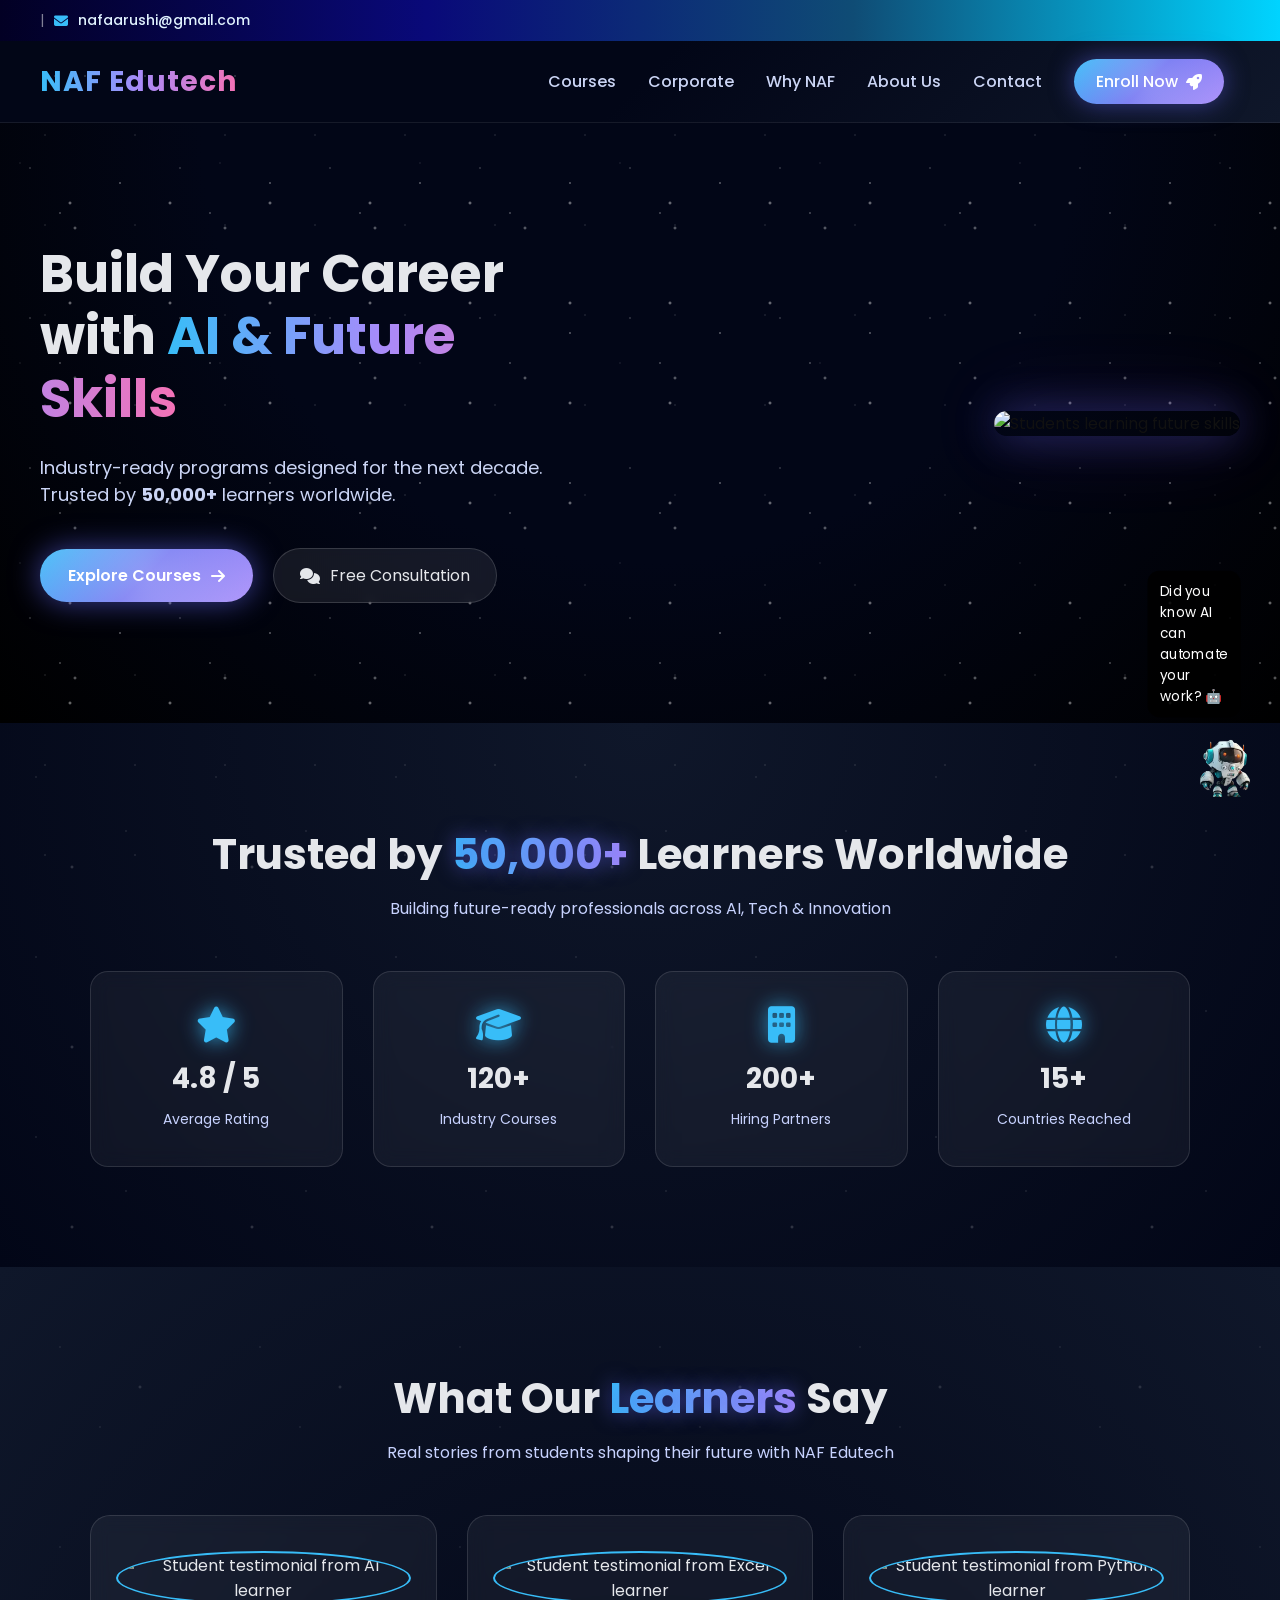
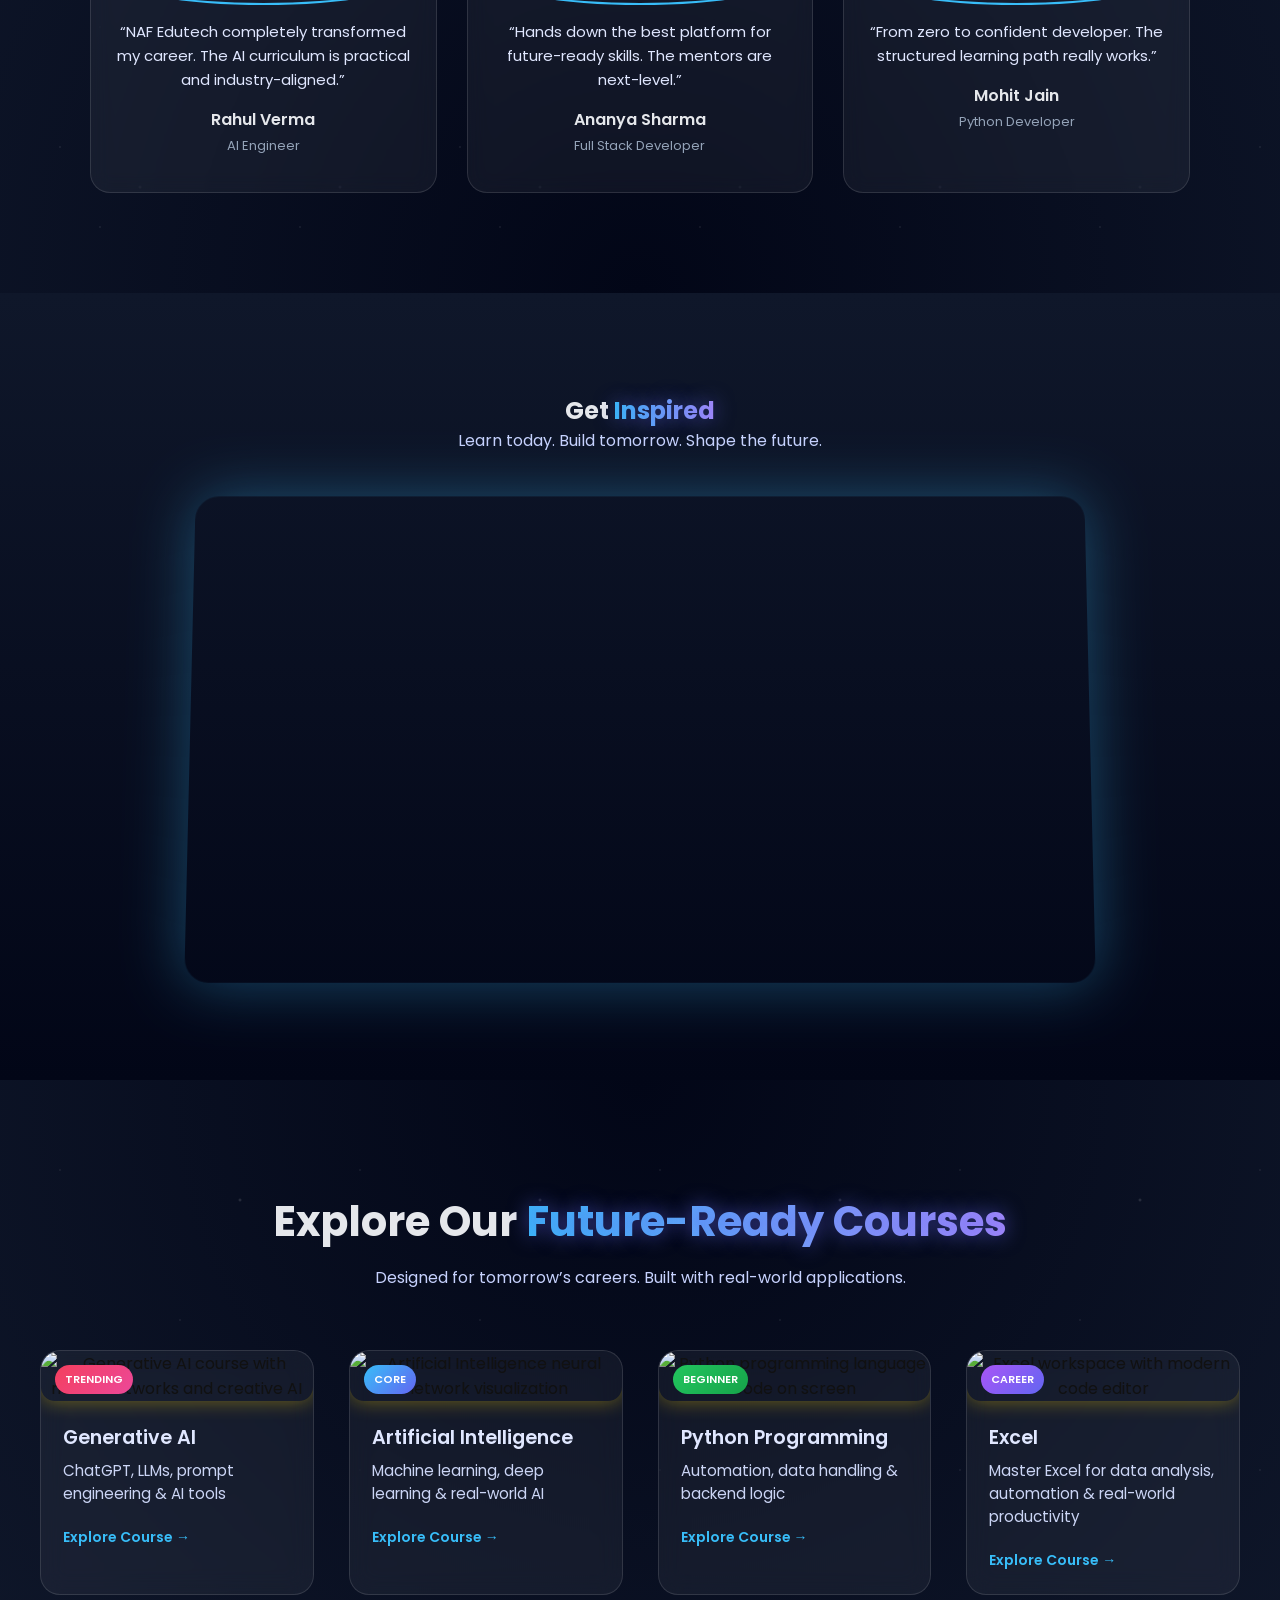
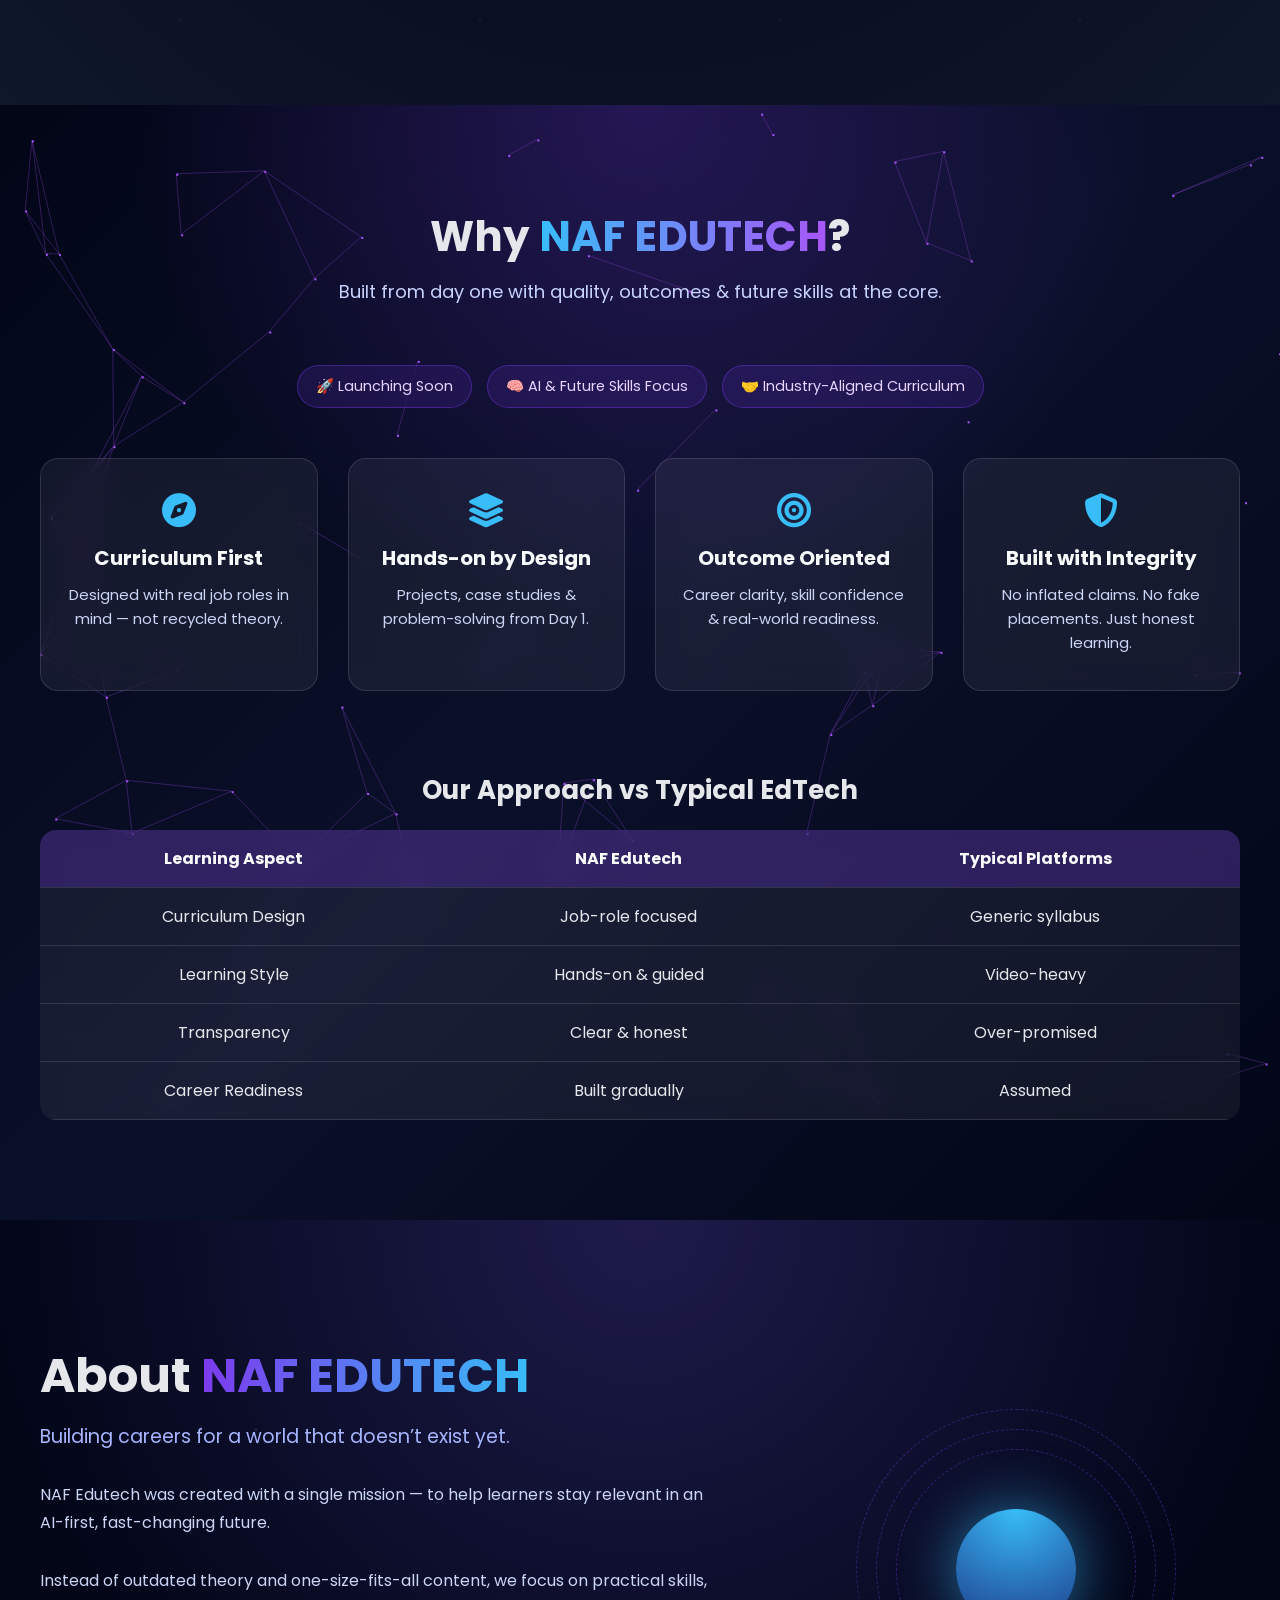
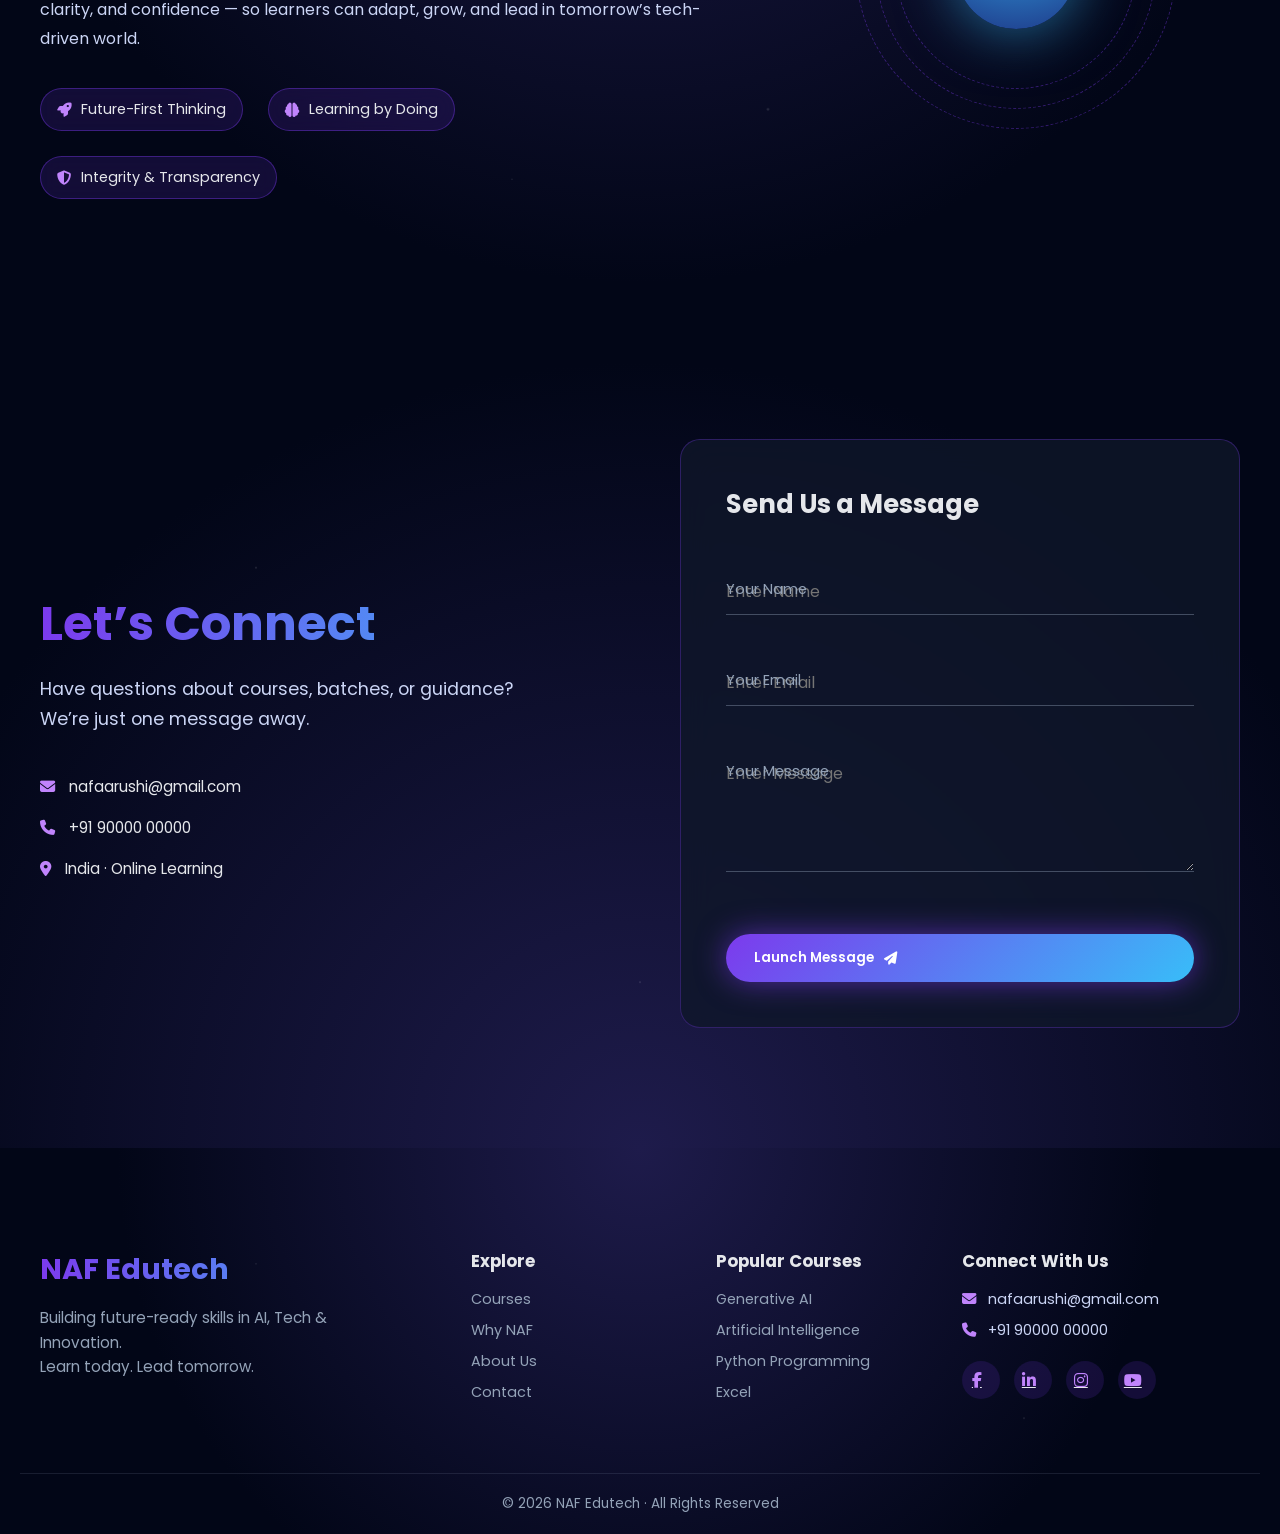
==== commit 8e0293e3: "Commented staff section" ====
--- a/NAF_EDUTECH/index.html
+++ b/NAF_EDUTECH/index.html
@@ -330,7 +330,7 @@
 
     <!-- STAFF SECTION -->
     <!-- STAFF / MENTORS -->
-    <section class="staff-section" id="staff" class="page-section">
+    <!-- <section class="staff-section" id="staff" class="page-section">
       <div class="container">
         <h2 class="section-title">Meet Our Mentors</h2>
         <p class="staff-subtitle">
@@ -374,7 +374,7 @@
             <span><i class="fa-solid fa-pen-nib"></i> Product Designer</span>
           </div>
         </div>
-      </div>
+      </div> -->
 
       <!-- decorative stars -->
       <div class="staff-stars"></div>
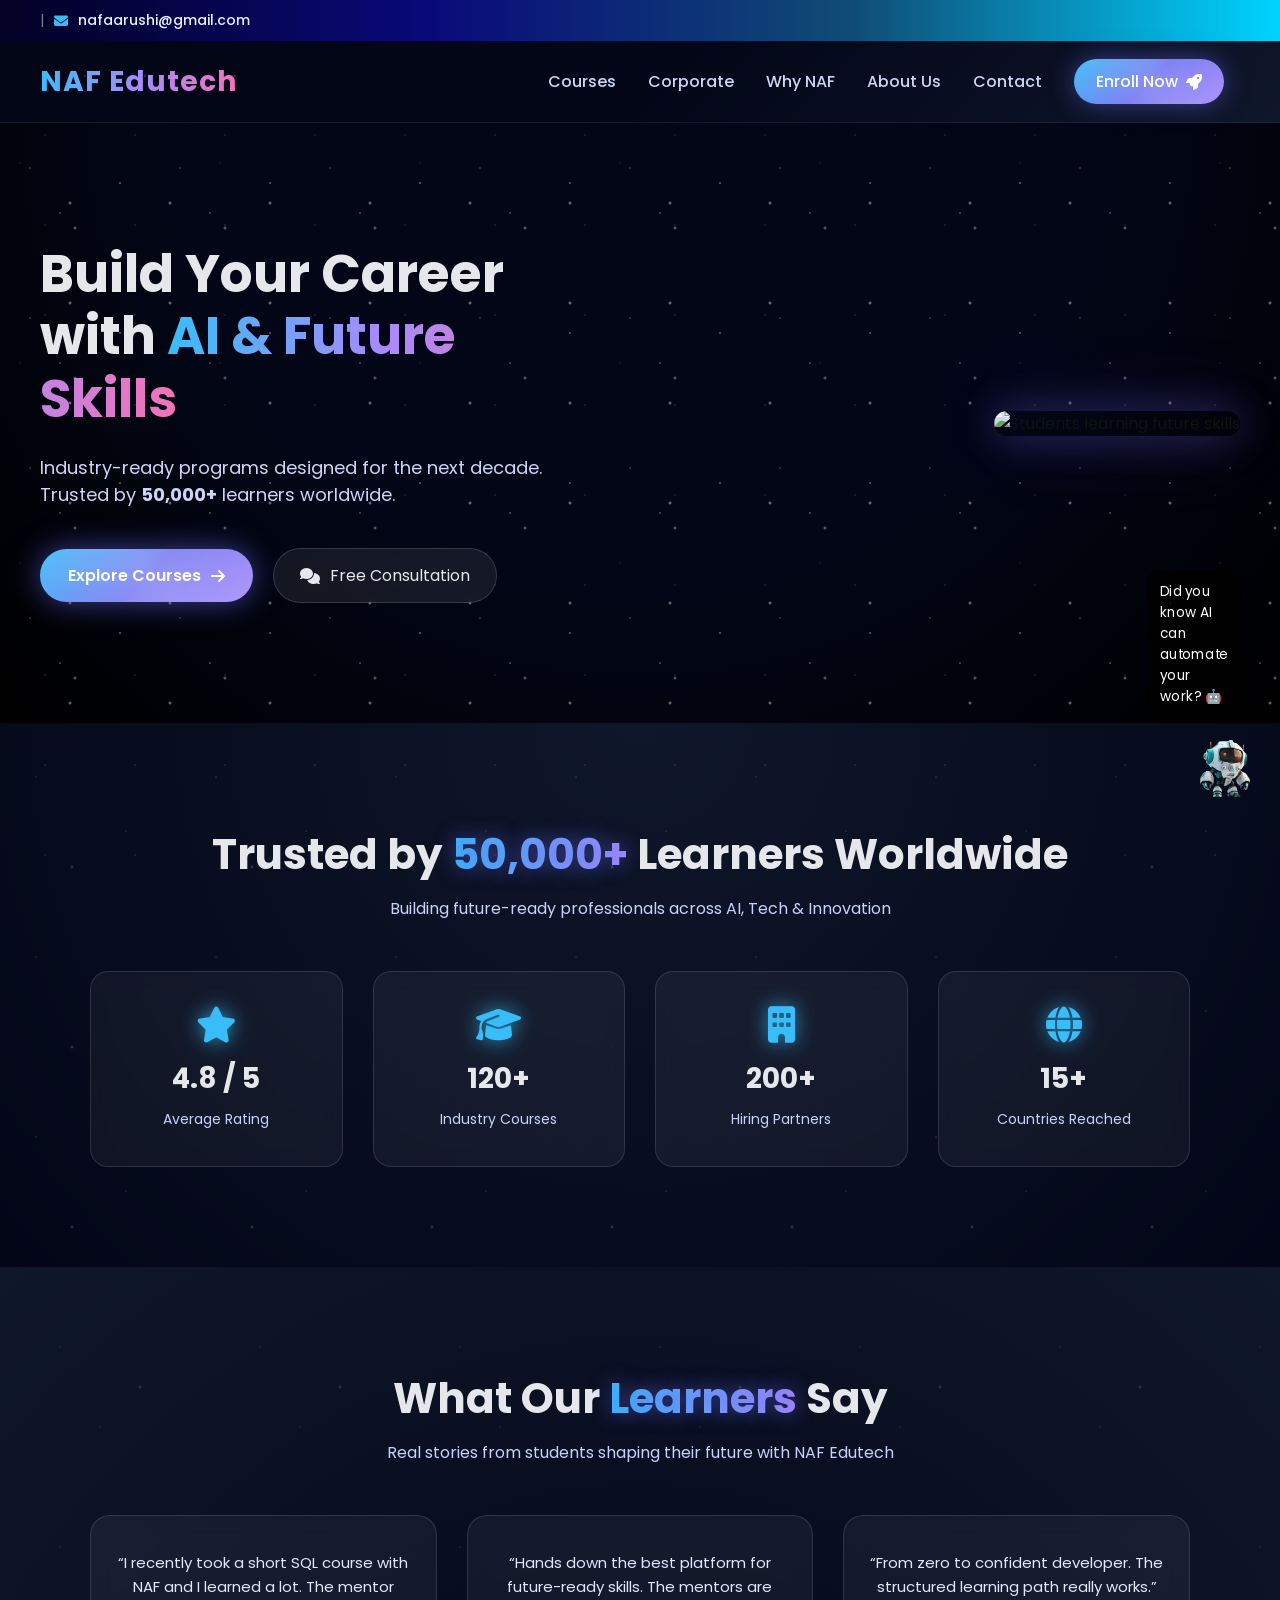
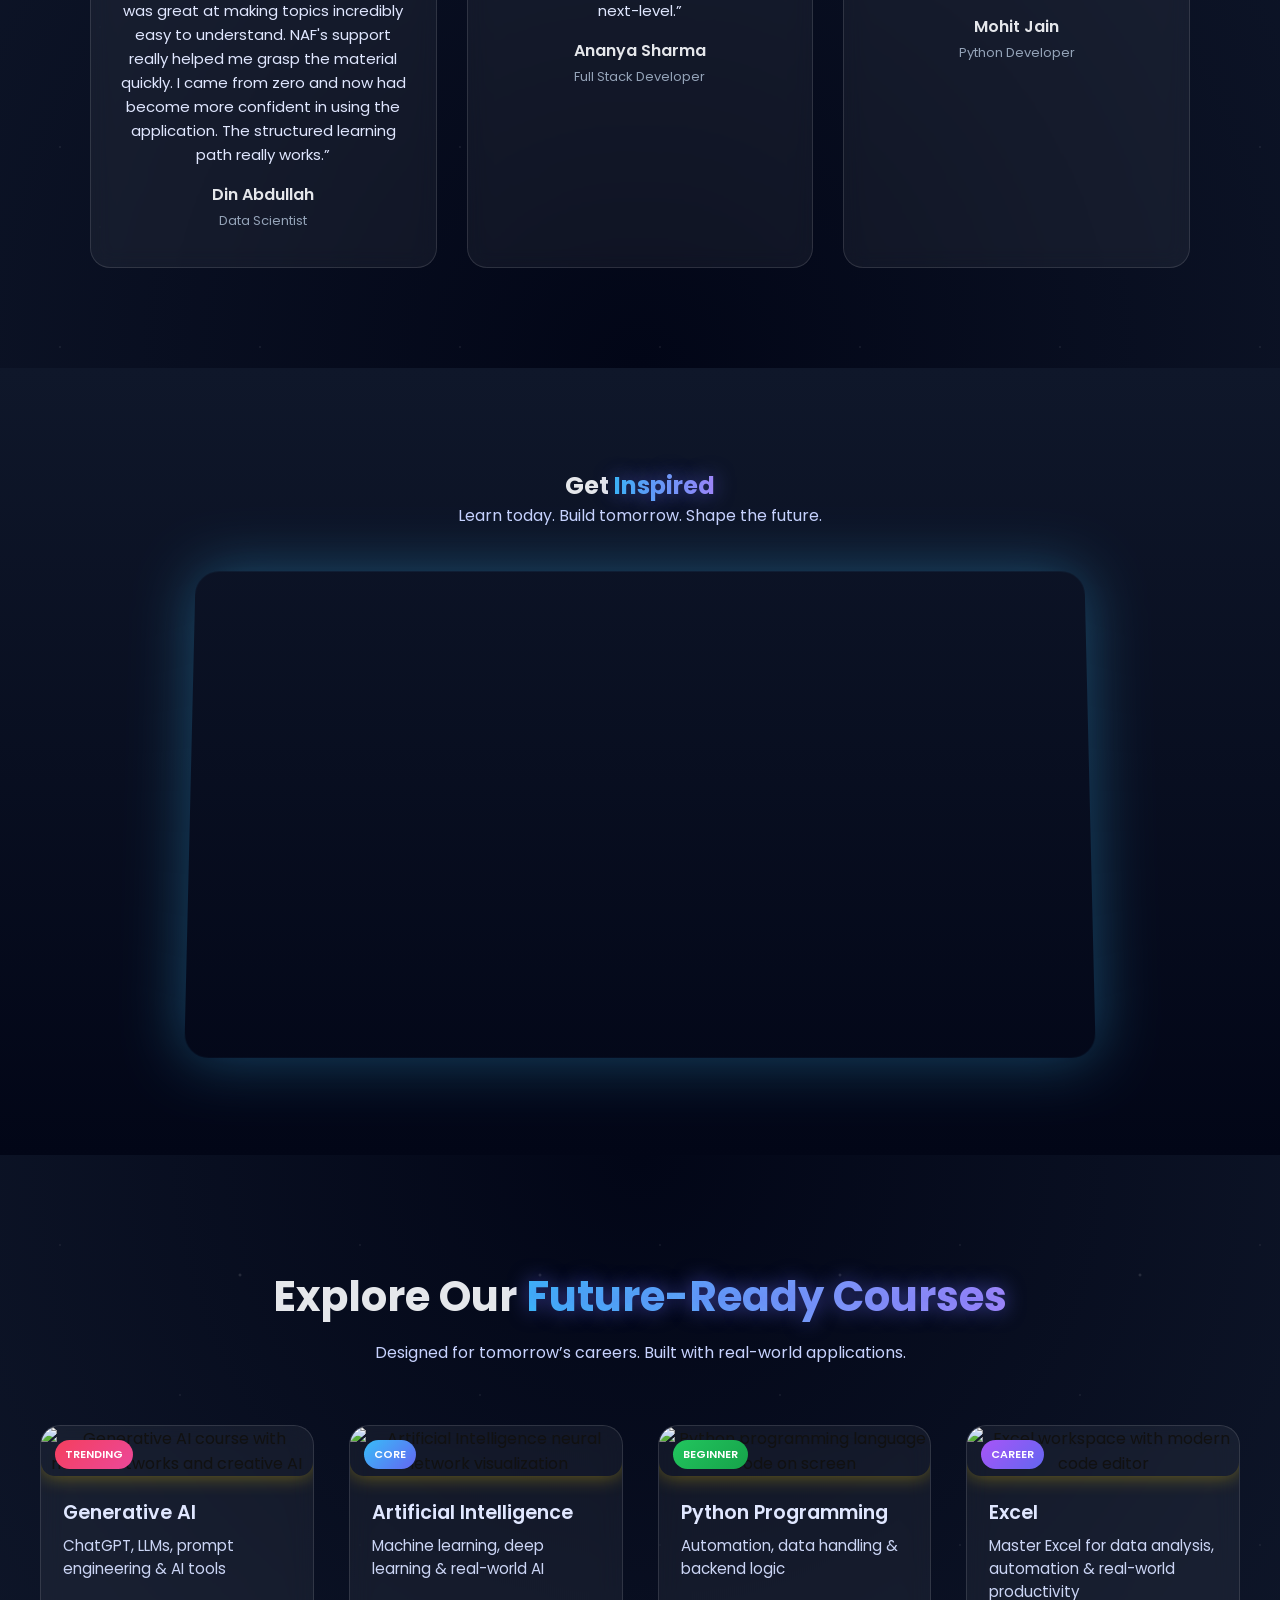
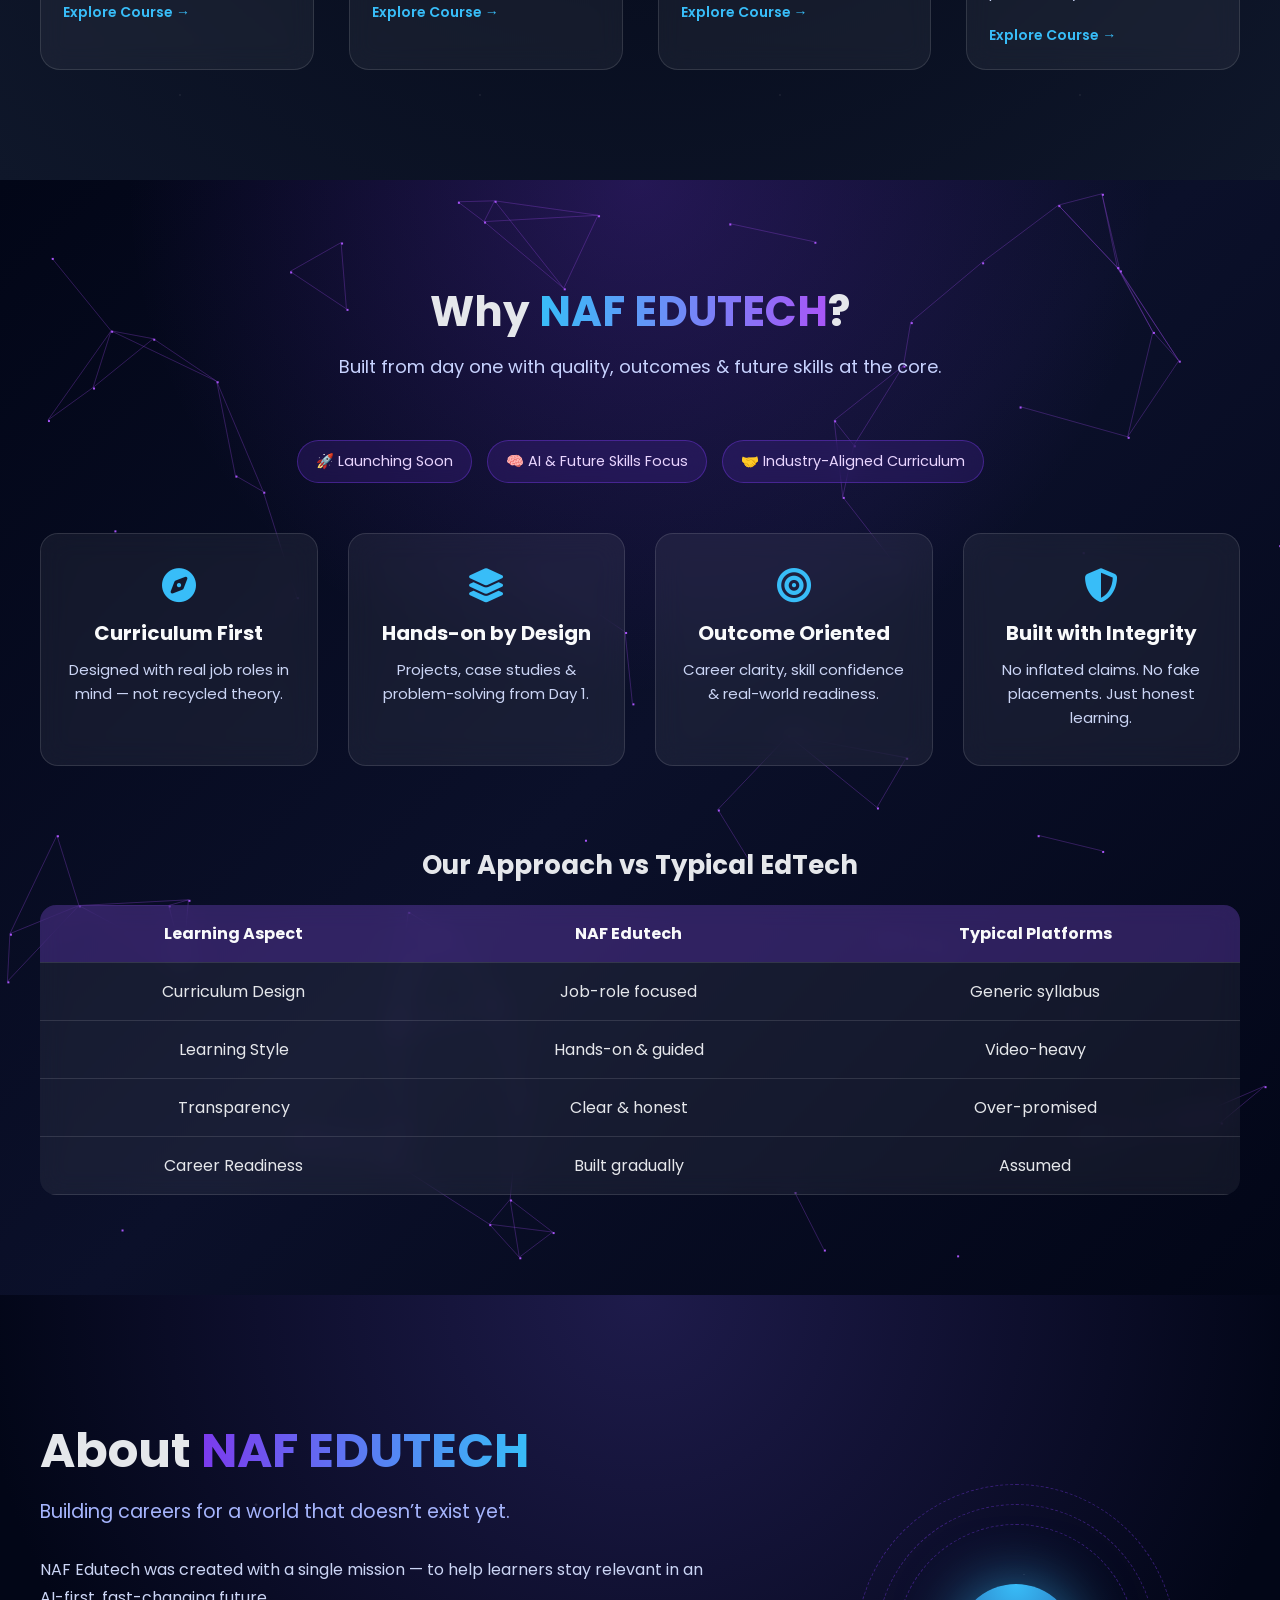
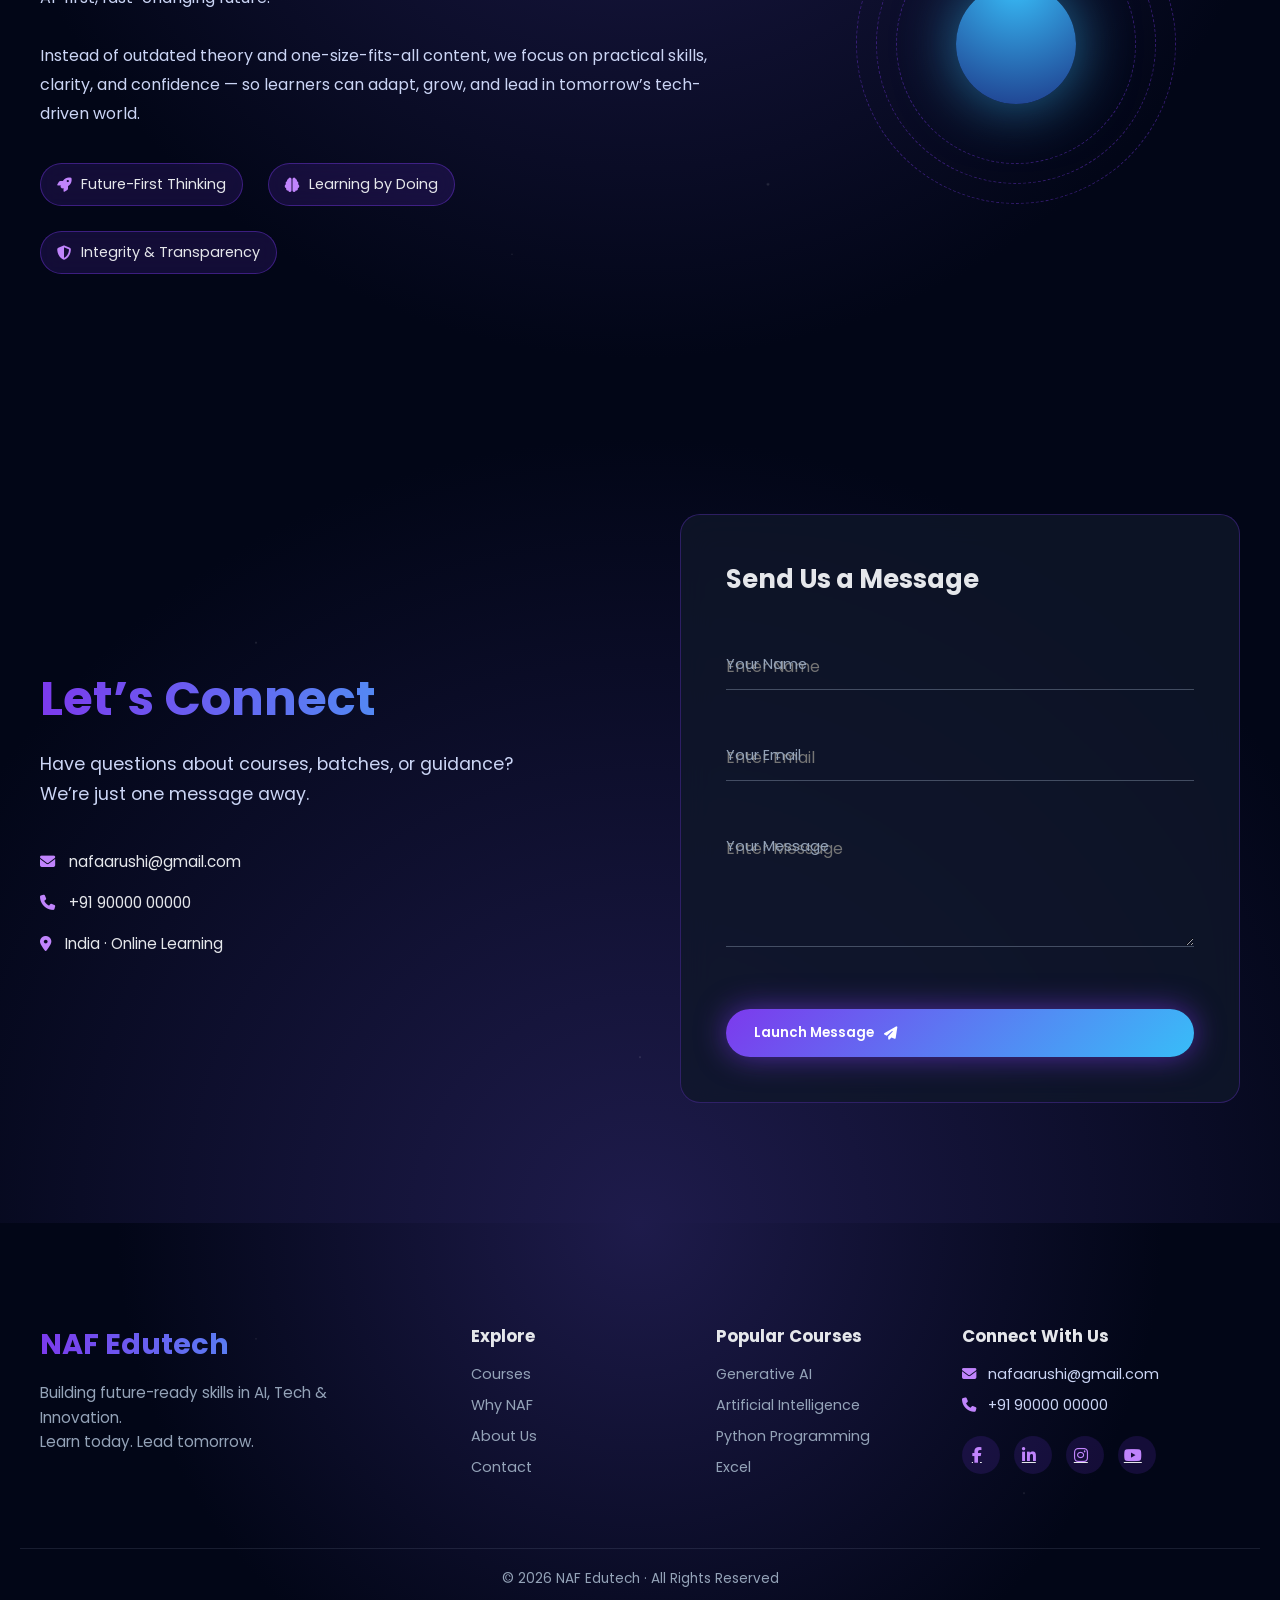
==== commit fa90d6f5: "Commented images and added Din Abdullah's review" ====
--- a/NAF_EDUTECH/index.html
+++ b/NAF_EDUTECH/index.html
@@ -179,23 +179,22 @@
 
       <div class="testimonial-grid">
         <div class="testimonial-card">
-          <img
+          <!-- <img
             src="https://randomuser.me/api/portraits/men/32.jpg"
             alt="Student testimonial from AI learner"
-          />
+          /> -->
           <p>
-            “NAF Edutech completely transformed my career. The AI curriculum is
-            practical and industry-aligned.”
+            “I recently took a short SQL course with NAF and I learned a lot. The mentor was great at making topics incredibly easy to understand. NAF's support really helped me grasp the material quickly. I came from zero and now had become more confident in using the application. The structured learning path really works.”
           </p>
-          <h4>Rahul Verma</h4>
-          <span>AI Engineer</span>
+          <h4>Din Abdullah</h4>
+          <span>Data Scientist</span>
         </div>
 
         <div class="testimonial-card">
-          <img
+          <!-- <img
             src="https://randomuser.me/api/portraits/women/44.jpg"
             alt="Student testimonial from Excel learner"
-          />
+          /> -->
           <p>
             “Hands down the best platform for future-ready skills. The mentors
             are next-level.”
@@ -205,10 +204,10 @@
         </div>
 
         <div class="testimonial-card">
-          <img
+          <!-- <img
             src="https://randomuser.me/api/portraits/men/76.jpg"
             alt="Student testimonial from Python learner"
-          />
+          /> -->
           <p>
             “From zero to confident developer. The structured learning path
             really works.”
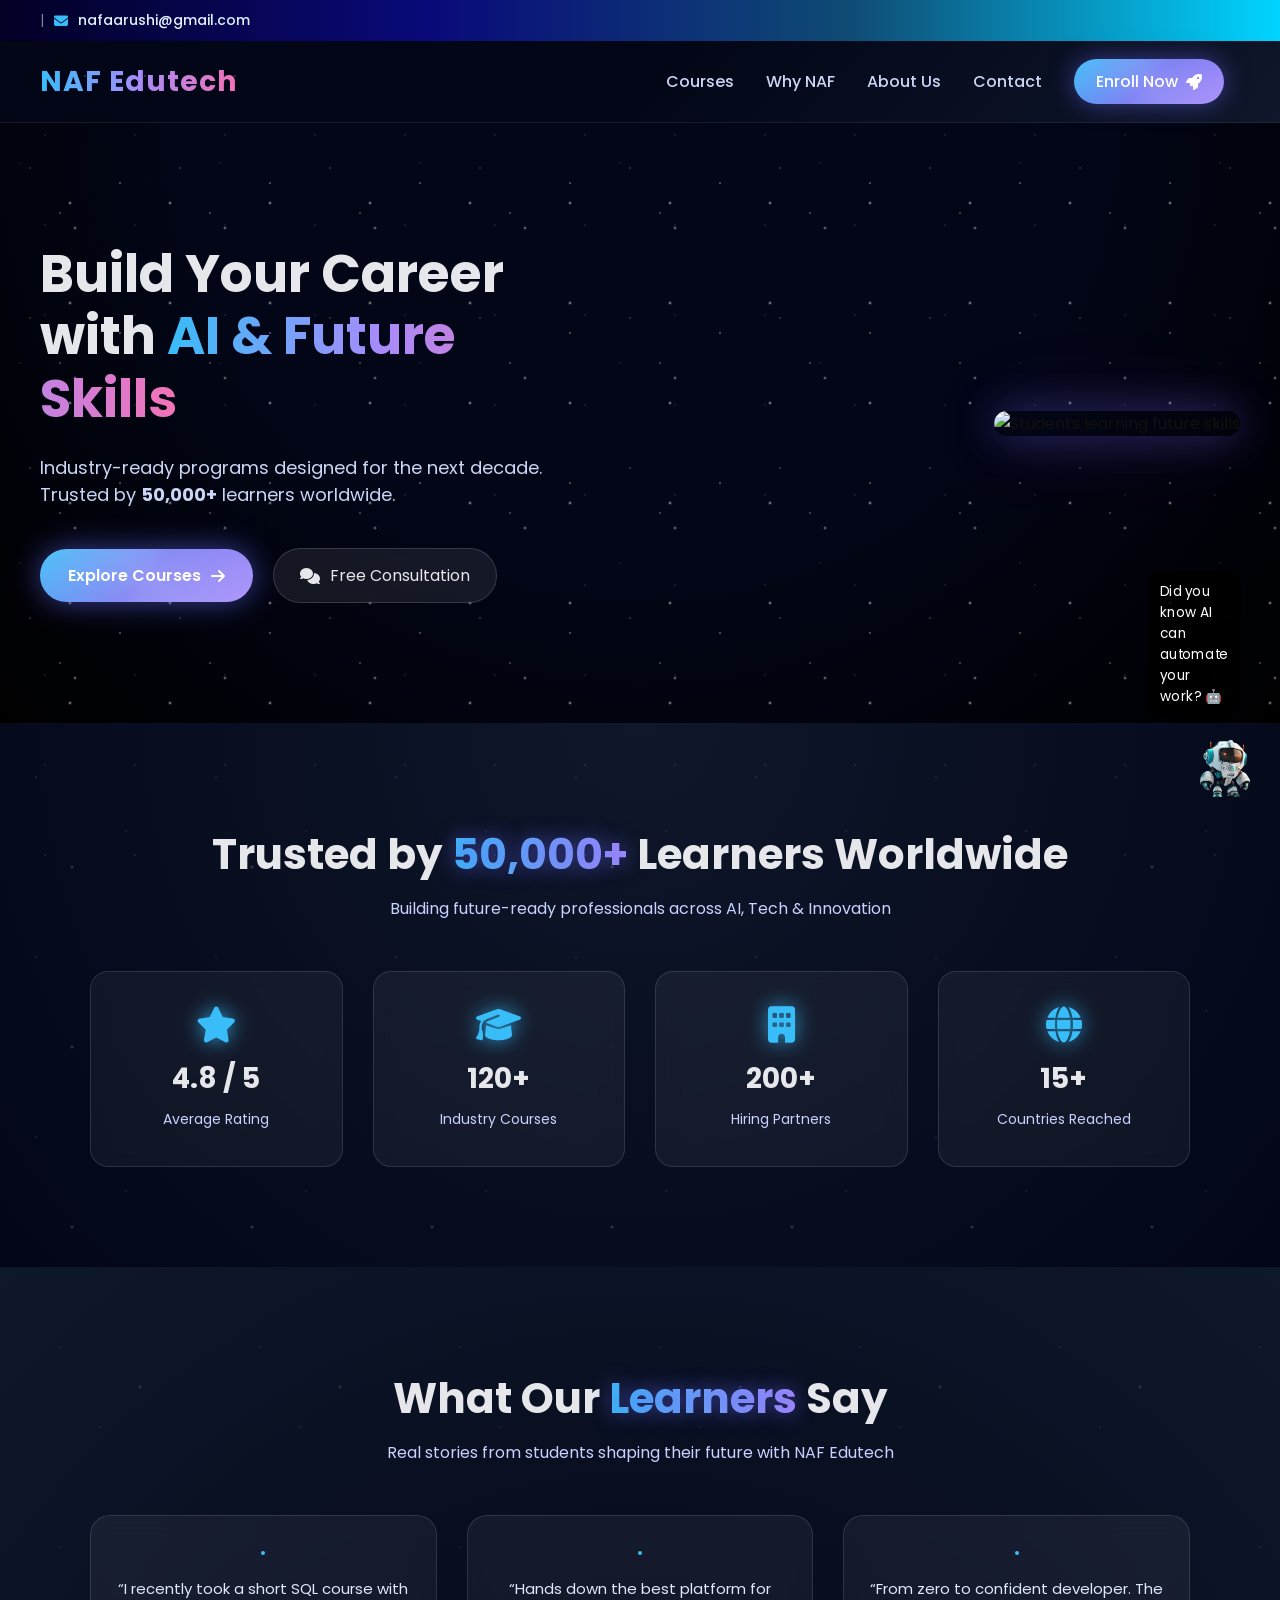
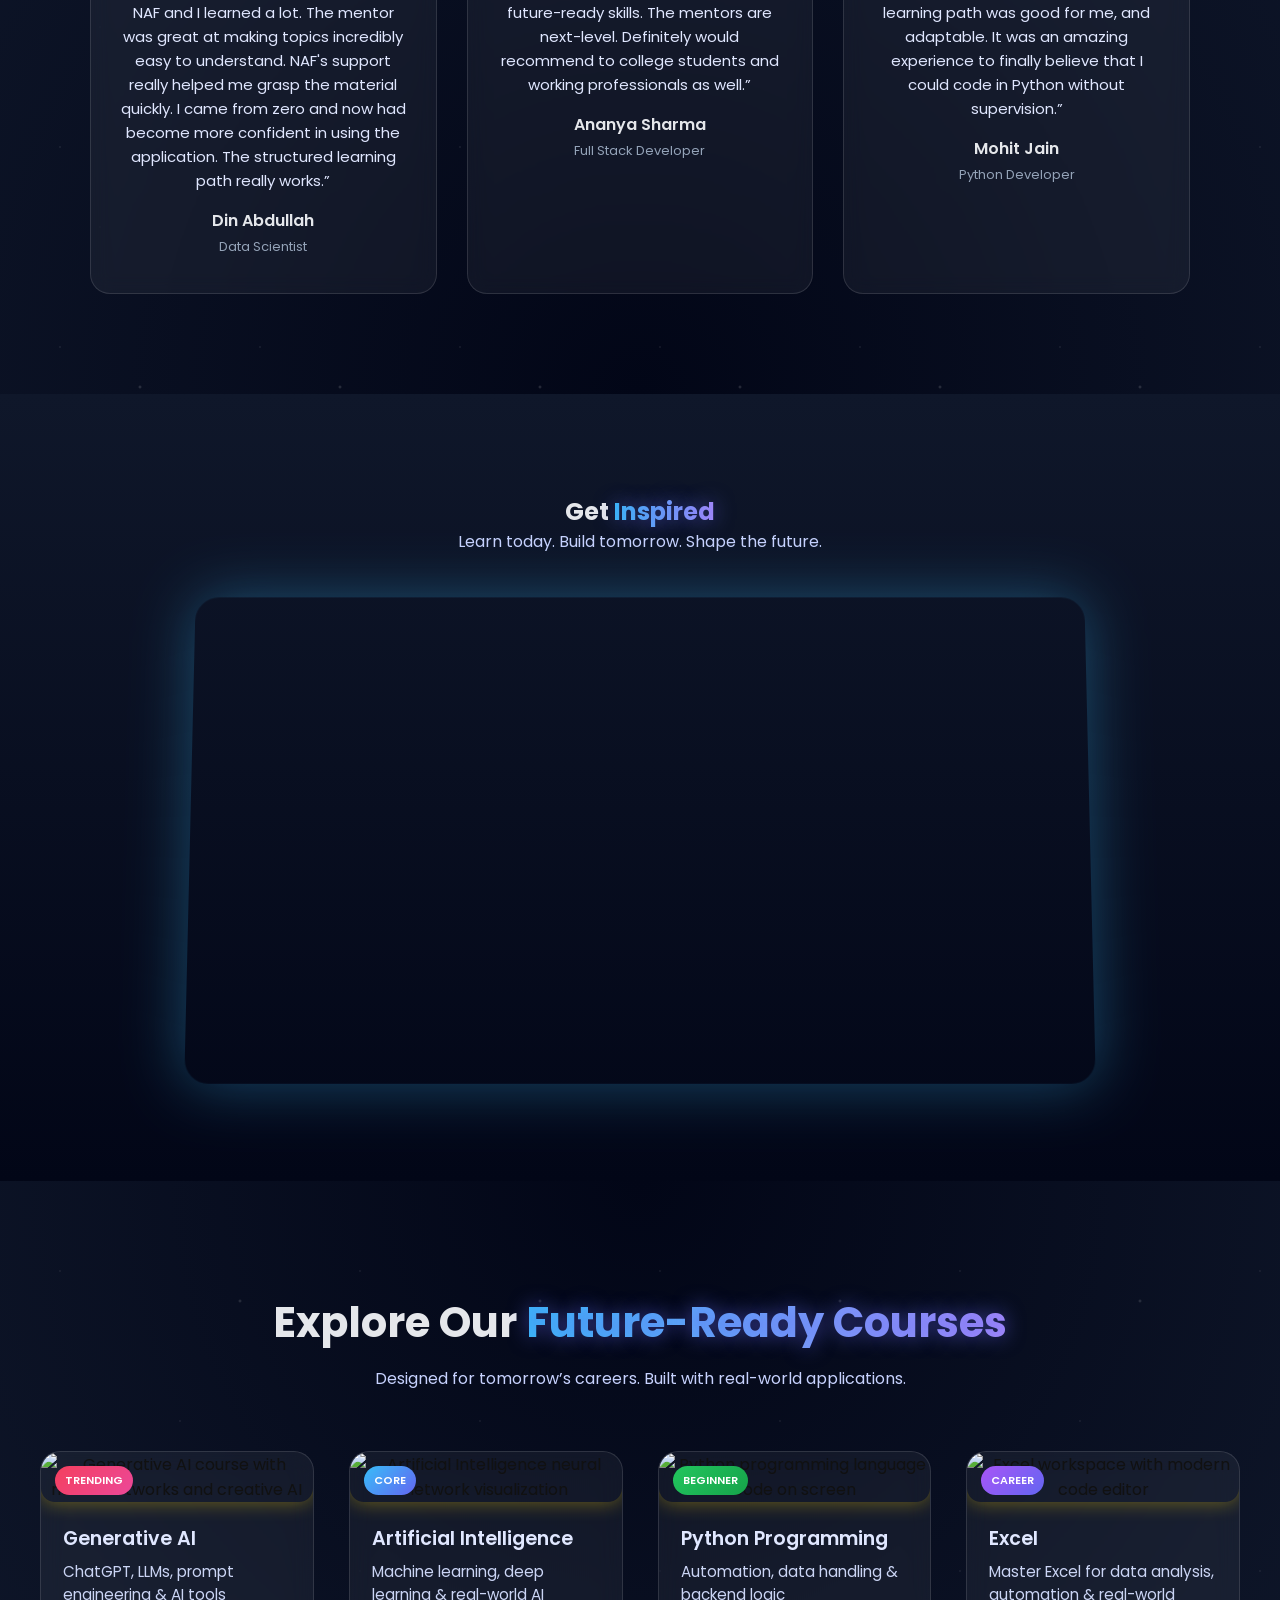
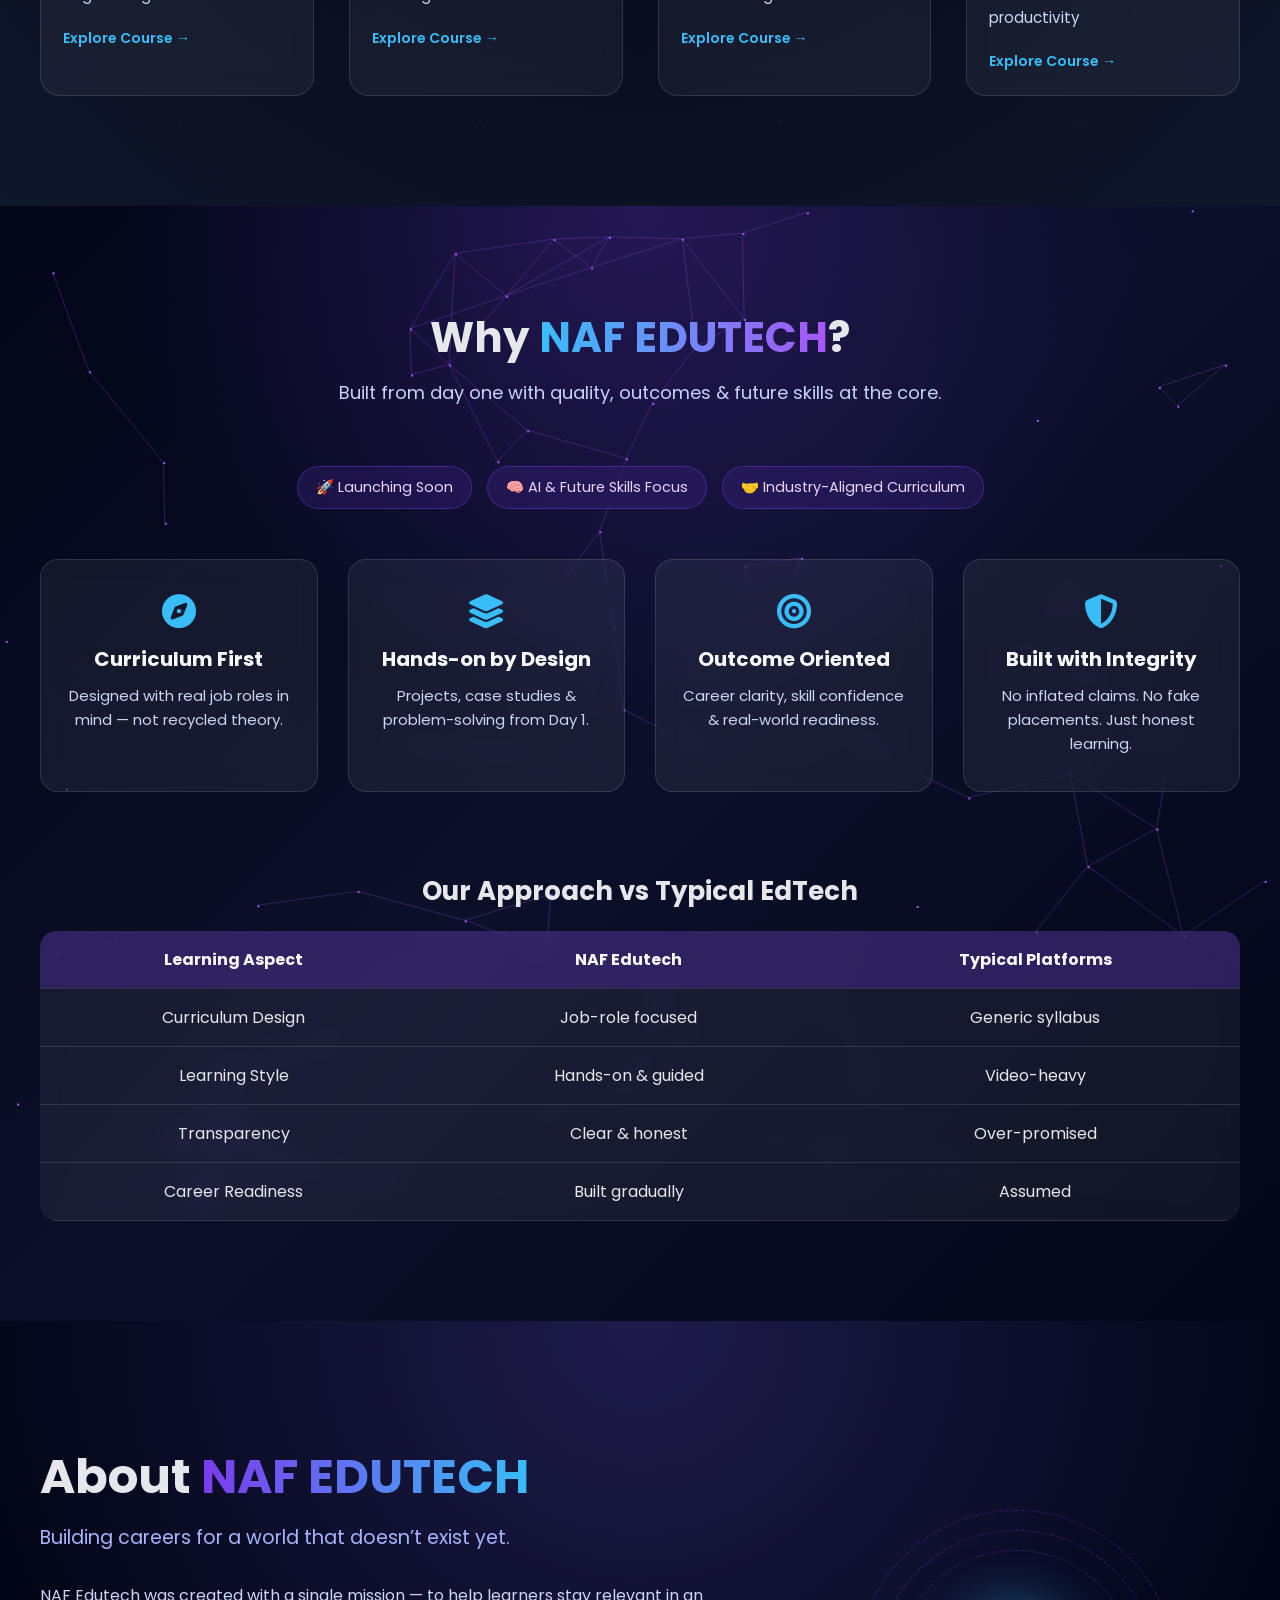
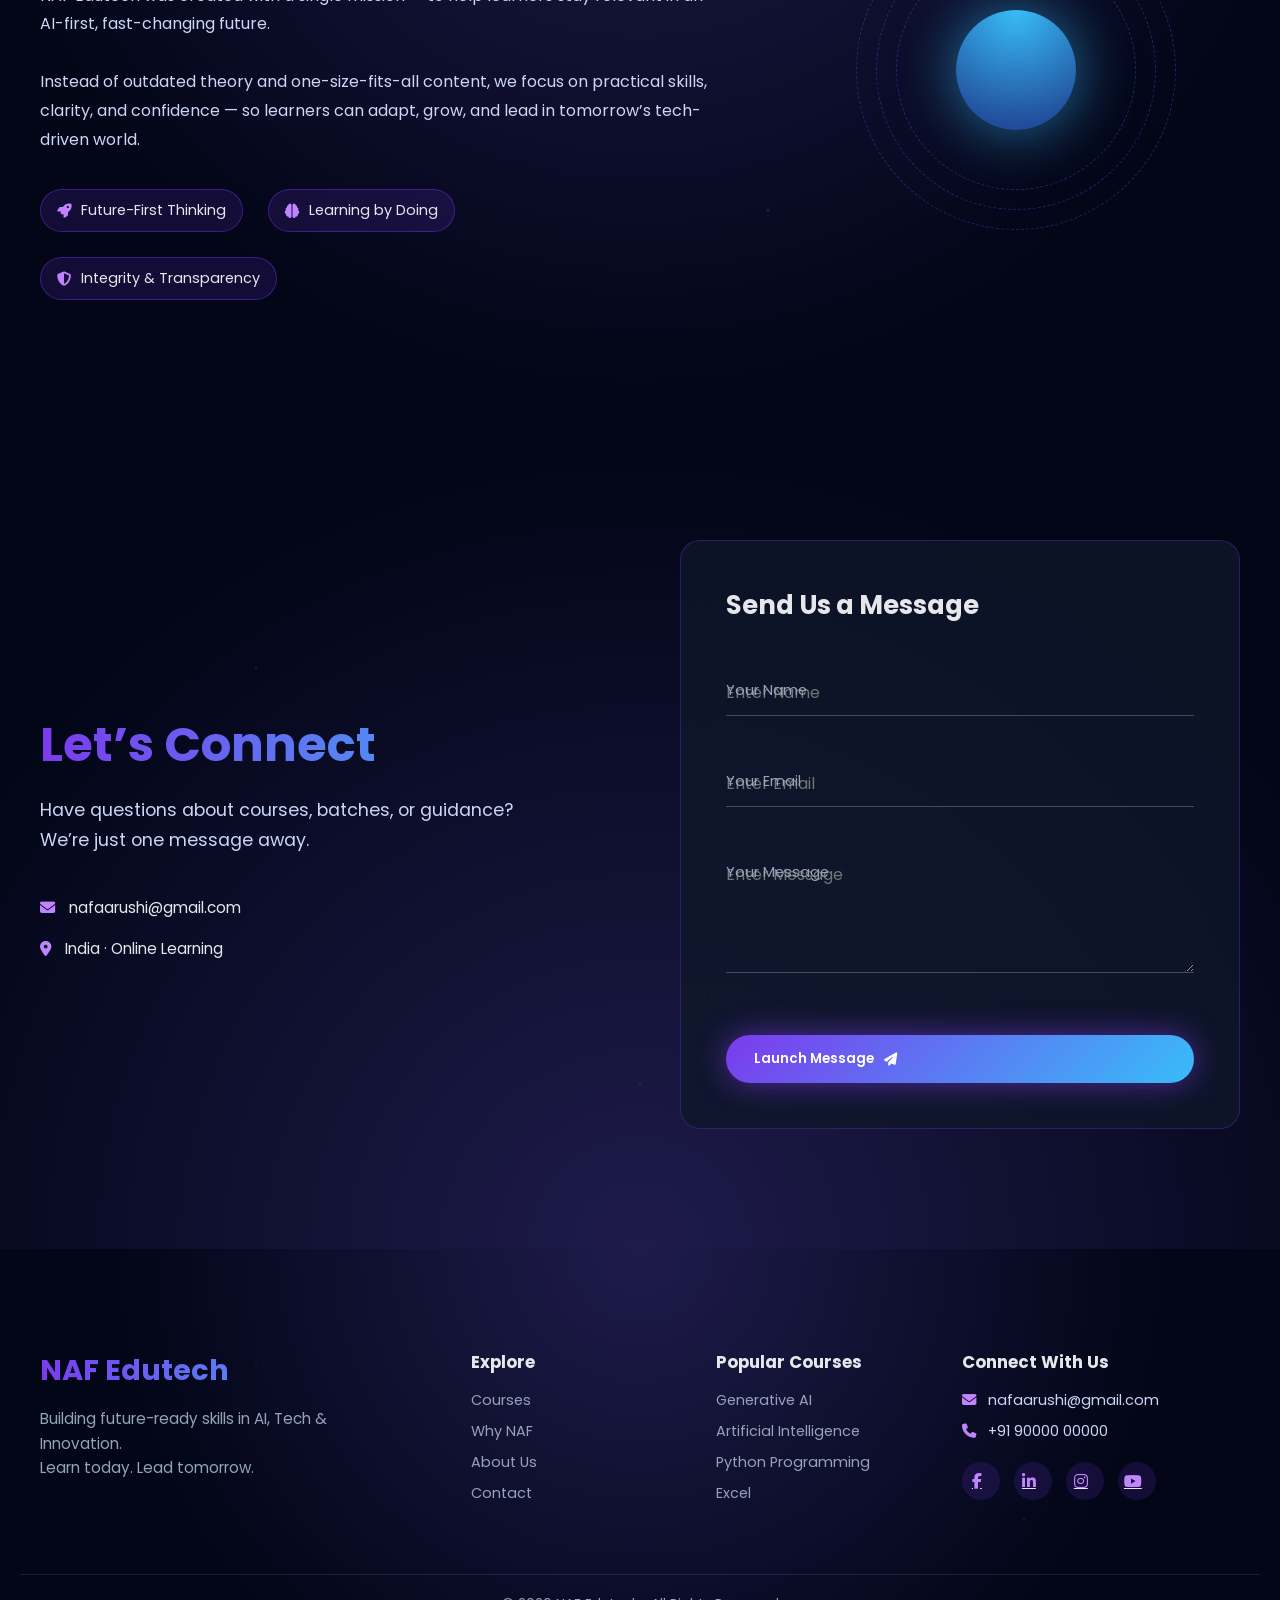
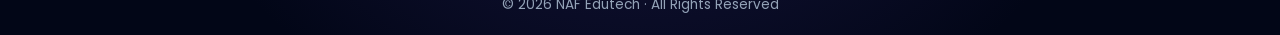
==== commit b78f73de: "Commented staff section removed Corporate, commented images in testimonials" ====
--- a/NAF_EDUTECH/index.html
+++ b/NAF_EDUTECH/index.html
@@ -56,13 +56,13 @@
       <!-- Navigation -->
       <nav class="nav-links">
         <a href="#courses">Courses</a>
-        <a href="#corporate">Corporate</a>
+        <!-- <a href="#corporate">Corporate</a> -->
         <a href="#why">Why NAF</a>
         <a href="#about">About Us</a>
         <a href="#contact">Contact</a>
 
         <!-- Primary CTA -->
-        <a href="#enroll" class="btn-enroll">
+        <a href="#courses" class="btn-enroll">
           <span>Enroll Now</span>
           <i class="fa-solid fa-rocket"></i>
         </a>
@@ -179,10 +179,10 @@
 
       <div class="testimonial-grid">
         <div class="testimonial-card">
-          <!-- <img
-            src="https://randomuser.me/api/portraits/men/32.jpg"
-            alt="Student testimonial from AI learner"
-          /> -->
+          <img
+            src=""
+            alt=""
+          />
           <p>
             “I recently took a short SQL course with NAF and I learned a lot. The mentor was great at making topics incredibly easy to understand. NAF's support really helped me grasp the material quickly. I came from zero and now had become more confident in using the application. The structured learning path really works.”
           </p>
@@ -191,26 +191,27 @@
         </div>
 
         <div class="testimonial-card">
-          <!-- <img
-            src="https://randomuser.me/api/portraits/women/44.jpg"
-            alt="Student testimonial from Excel learner"
-          /> -->
+          <img
+            src=""
+            alt=""
+          />
+          
           <p>
             “Hands down the best platform for future-ready skills. The mentors
-            are next-level.”
+            are next-level. Definitely would recommend to college students and working professionals as well.”
           </p>
           <h4>Ananya Sharma</h4>
           <span>Full Stack Developer</span>
         </div>
 
         <div class="testimonial-card">
-          <!-- <img
-            src="https://randomuser.me/api/portraits/men/76.jpg"
-            alt="Student testimonial from Python learner"
-          /> -->
+          <img
+            src=""
+            alt=""
+          />
           <p>
-            “From zero to confident developer. The structured learning path
-            really works.”
+            “From zero to confident developer. The learning path
+            was good for me, and adaptable. It was an amazing experience to finally believe that I could code in Python without supervision.”
           </p>
           <h4>Mohit Jain</h4>
           <span>Python Developer</span>
@@ -561,10 +562,10 @@
               <i class="fa-solid fa-envelope"></i>
               <span>nafaarushi@gmail.com</span>
             </div>
-            <div class="point">
+            <!-- <div class="point">
               <i class="fa-solid fa-phone"></i>
               <span>+91 90000 00000</span>
-            </div>
+            </div> -->
             <div class="point">
               <i class="fa-solid fa-location-dot"></i>
               <span>India · Online Learning</span>
@@ -639,10 +640,10 @@
         <!-- Courses -->
         <div class="footer-links">
           <h4>Popular Courses</h4>
-          <a href="#">Generative AI</a>
-          <a href="#">Artificial Intelligence</a>
-          <a href="#">Python Programming</a>
-          <a href="#">Excel</a>
+          <a href="/courses/course-genai.html">Generative AI</a>
+          <a href="/courses/course-ai.html">Artificial Intelligence</a>
+          <a href="/courses/course-python.html">Python Programming</a>
+          <a href="/courses/course-excel.html">Excel</a>
         </div>
 
         <!-- Contact & Social -->
